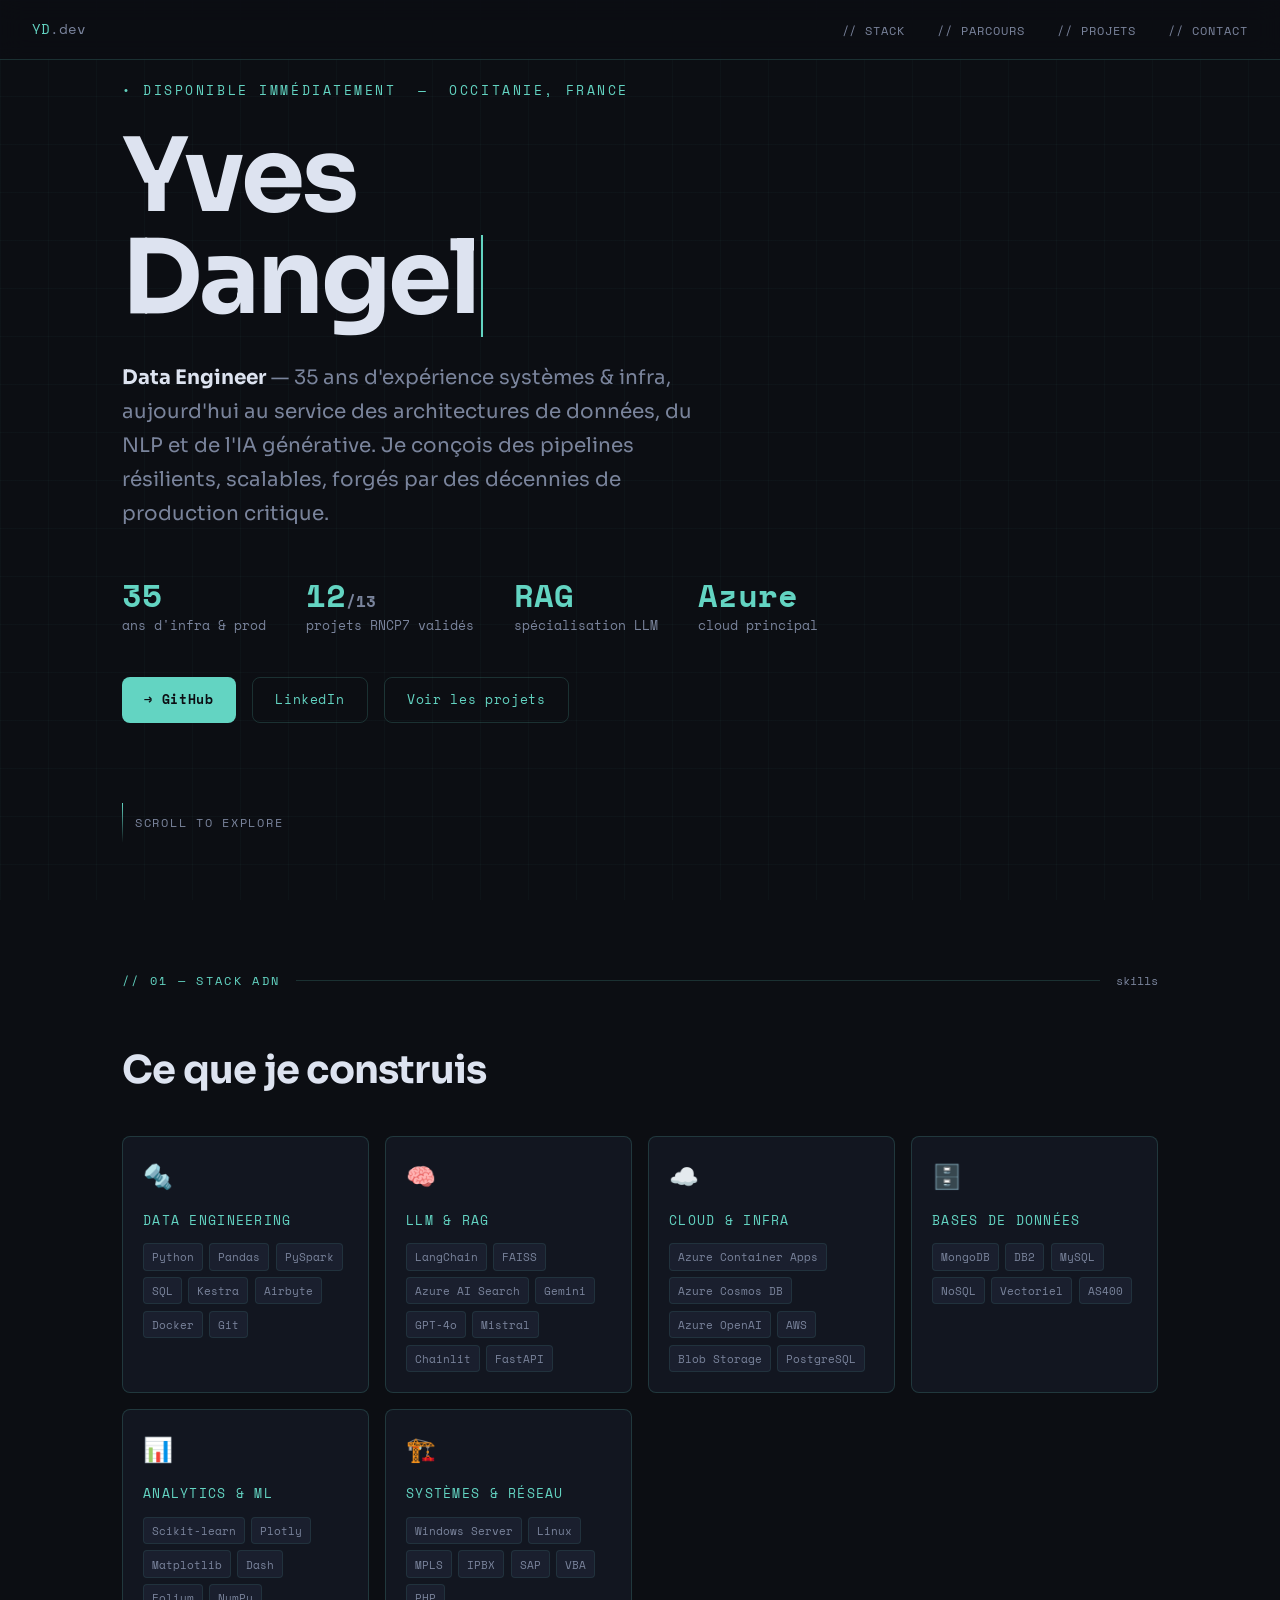
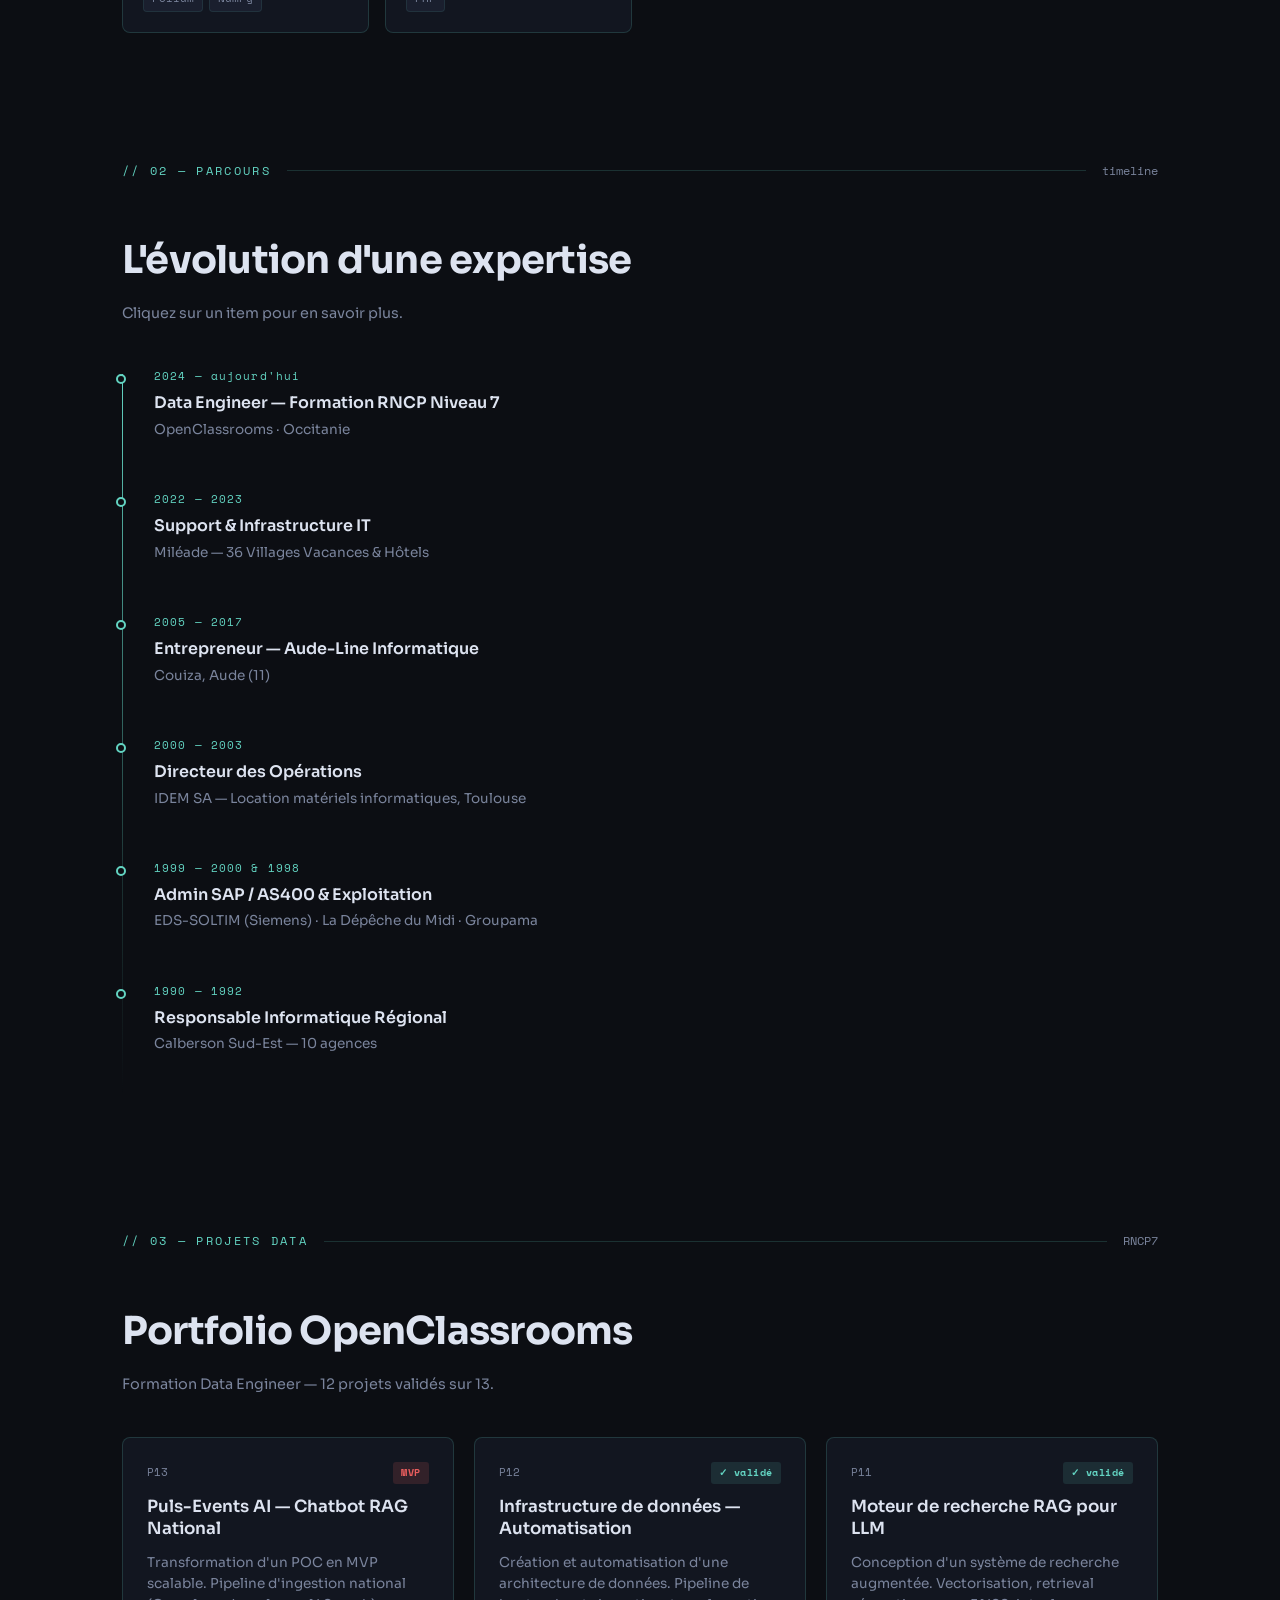
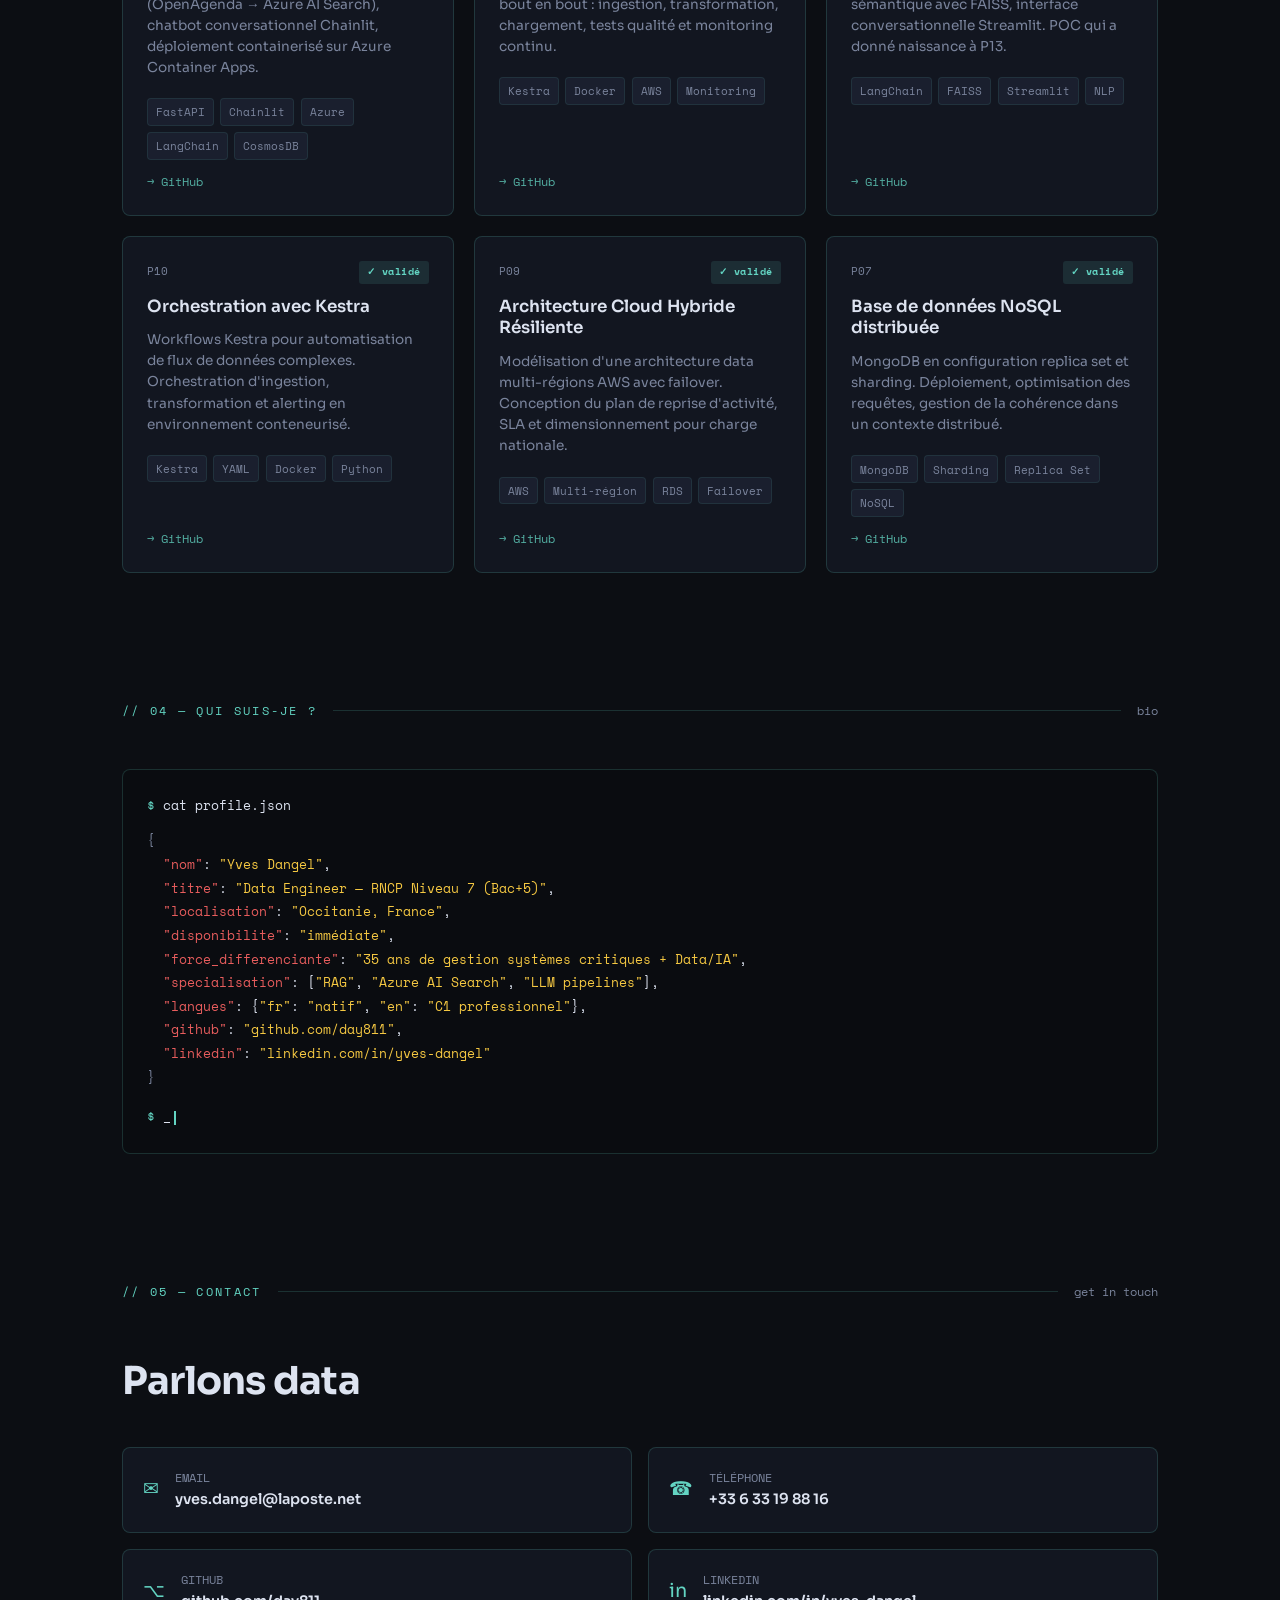
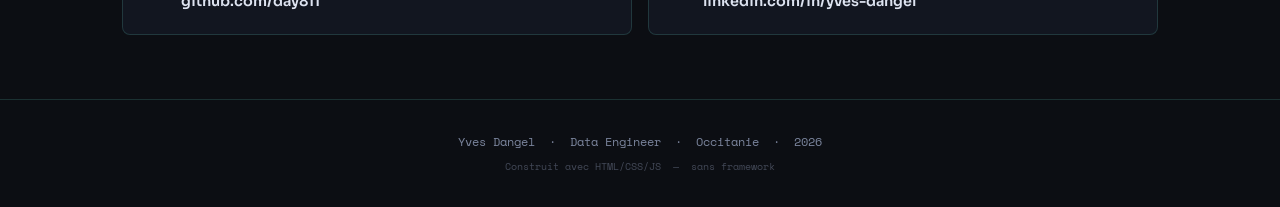
==== index.html @ 910da5ae "Add html files" ====
<!DOCTYPE html>
<html lang="fr">
<head>
<meta charset="UTF-8">
<meta name="viewport" content="width=device-width, initial-scale=1.0">
<title>Yves Dangel — Data Engineer</title>
<link rel="preconnect" href="https://fonts.googleapis.com">
<link rel="preconnect" href="https://fonts.gstatic.com" crossorigin>
<link href="https://fonts.googleapis.com/css2?family=Space+Mono:ital,wght@0,400;0,700;1,400&family=Sora:wght@300;400;600;700&display=swap" rel="stylesheet">

<style>
  /* ── Reset & Tokens ─────────────────────────────────── */
  *, *::before, *::after { box-sizing: border-box; margin: 0; padding: 0; }

  :root {
    --bg:        #0c0e13;
    --bg2:       #121620;
    --bg3:       #1a1f2e;
    --border:    rgba(99,212,194,0.18);
    --accent:    #63d4c2;
    --accent2:   #e85d5d;
    --accent3:   #f5c842;
    --text:      #dde3f0;
    --muted:     #7a849c;
    --mono:      'Space Mono', monospace;
    --sans:      'Sora', sans-serif;
    --radius:    8px;
    --gap:       clamp(2rem, 5vw, 5rem);
  }

  html { scroll-behavior: smooth; }

  body {
    background: var(--bg);
    color: var(--text);
    font-family: var(--sans);
    font-size: 16px;
    line-height: 1.7;
    overflow-x: hidden;
  }

  /* ── Grid background ────────────────────────────────── */
  body::before {
    content: '';
    position: fixed;
    inset: 0;
    background-image:
      linear-gradient(rgba(99,212,194,0.03) 1px, transparent 1px),
      linear-gradient(90deg, rgba(99,212,194,0.03) 1px, transparent 1px);
    background-size: 48px 48px;
    pointer-events: none;
    z-index: 0;
  }

  /* ── Nav ────────────────────────────────────────────── */
  nav {
    position: fixed;
    top: 0; left: 0; right: 0;
    z-index: 100;
    display: flex;
    align-items: center;
    justify-content: space-between;
    padding: 1rem 2rem;
    background: rgba(12,14,19,0.85);
    backdrop-filter: blur(12px);
    border-bottom: 1px solid var(--border);
  }

  .nav-logo {
    font-family: var(--mono);
    font-size: 0.85rem;
    color: var(--accent);
    text-decoration: none;
  }
  .nav-logo span { color: var(--muted); }

  .nav-links {
    display: flex;
    gap: 2rem;
    list-style: none;
  }
  .nav-links a {
    font-family: var(--mono);
    font-size: 0.75rem;
    color: var(--muted);
    text-decoration: none;
    letter-spacing: 0.08em;
    text-transform: uppercase;
    transition: color 0.2s;
  }
  .nav-links a:hover { color: var(--accent); }

  /* ── Sections wrapper ───────────────────────────────── */
  section {
    position: relative;
    z-index: 1;
    max-width: 1100px;
    margin: 0 auto;
    padding: var(--gap) 2rem;
  }

  /* ── Hero ───────────────────────────────────────────── */
  #hero {
    min-height: 100vh;
    display: flex;
    flex-direction: column;
    justify-content: center;
    padding-top: 80px;
  }

  .hero-eyebrow {
    font-family: var(--mono);
    font-size: 0.8rem;
    color: var(--accent);
    letter-spacing: 0.2em;
    text-transform: uppercase;
    margin-bottom: 1.5rem;
    opacity: 0;
    animation: fade-up 0.6s 0.2s ease both;
  }

  h1 {
    font-size: clamp(3rem, 8vw, 7rem);
    font-weight: 700;
    line-height: 1.0;
    letter-spacing: -0.03em;
    opacity: 0;
    animation: fade-up 0.7s 0.4s ease both;
  }

  h1 .name-main { color: var(--text); }
  h1 .name-accent { color: var(--accent); }

  .hero-tagline {
    margin-top: 1.5rem;
    font-size: clamp(1rem, 2vw, 1.25rem);
    color: var(--muted);
    max-width: 600px;
    opacity: 0;
    animation: fade-up 0.7s 0.6s ease both;
  }

  .hero-tagline strong { color: var(--text); }

  .hero-stats {
    margin-top: 3rem;
    display: flex;
    gap: 2.5rem;
    flex-wrap: wrap;
    opacity: 0;
    animation: fade-up 0.7s 0.8s ease both;
  }

  .stat {
    display: flex;
    flex-direction: column;
  }
  .stat-num {
    font-size: 2rem;
    font-weight: 700;
    color: var(--accent);
    font-family: var(--mono);
    line-height: 1;
  }
  .stat-label {
    font-size: 0.8rem;
    color: var(--muted);
    margin-top: 0.25rem;
    font-family: var(--mono);
  }

  .hero-links {
    margin-top: 2.5rem;
    display: flex;
    gap: 1rem;
    flex-wrap: wrap;
    opacity: 0;
    animation: fade-up 0.7s 1s ease both;
  }

  .btn {
    display: inline-flex;
    align-items: center;
    gap: 0.5rem;
    padding: 0.7rem 1.4rem;
    border-radius: var(--radius);
    font-family: var(--mono);
    font-size: 0.8rem;
    letter-spacing: 0.05em;
    text-decoration: none;
    transition: all 0.2s;
    cursor: pointer;
    border: none;
  }
  .btn-primary {
    background: var(--accent);
    color: #0c0e13;
    font-weight: 700;
  }
  .btn-primary:hover { background: #8ee8db; transform: translateY(-2px); }

  .btn-outline {
    background: transparent;
    color: var(--accent);
    border: 1px solid var(--border);
  }
  .btn-outline:hover { border-color: var(--accent); background: rgba(99,212,194,0.07); transform: translateY(-2px); }

  .hero-scroll {
    margin-top: 5rem;
    font-family: var(--mono);
    font-size: 0.72rem;
    color: var(--muted);
    letter-spacing: 0.15em;
    display: flex;
    align-items: center;
    gap: 0.75rem;
    opacity: 0;
    animation: fade-up 0.7s 1.2s ease both;
  }
  .hero-scroll::before {
    content: '';
    width: 1px;
    height: 40px;
    background: linear-gradient(var(--accent), transparent);
  }

  /* ── Section Headers ────────────────────────────────── */
  .section-header {
    display: flex;
    align-items: center;
    gap: 1rem;
    margin-bottom: 3rem;
  }
  .section-tag {
    font-family: var(--mono);
    font-size: 0.72rem;
    color: var(--accent);
    letter-spacing: 0.2em;
    text-transform: uppercase;
    white-space: nowrap;
  }
  .section-line {
    flex: 1;
    height: 1px;
    background: var(--border);
  }
  .section-num {
    font-family: var(--mono);
    font-size: 0.72rem;
    color: var(--muted);
  }

  h2 {
    font-size: clamp(1.6rem, 3vw, 2.5rem);
    font-weight: 700;
    letter-spacing: -0.02em;
    margin-bottom: 0.5rem;
  }

  h3 {
    font-size: 1rem;
    font-weight: 600;
  }

  /* ── ADN / Stack ────────────────────────────────────── */
  .stack-grid {
    display: grid;
    grid-template-columns: repeat(auto-fit, minmax(220px, 1fr));
    gap: 1rem;
  }

  .stack-card {
    background: var(--bg2);
    border: 1px solid var(--border);
    border-radius: var(--radius);
    padding: 1.25rem;
    transition: border-color 0.2s, transform 0.2s;
    cursor: default;
  }
  .stack-card:hover {
    border-color: var(--accent);
    transform: translateY(-3px);
  }

  .stack-icon {
    font-size: 1.5rem;
    margin-bottom: 0.75rem;
  }

  .stack-title {
    font-family: var(--mono);
    font-size: 0.8rem;
    color: var(--accent);
    letter-spacing: 0.1em;
    text-transform: uppercase;
    margin-bottom: 0.75rem;
  }

  .skill-tags {
    display: flex;
    flex-wrap: wrap;
    gap: 0.4rem;
  }

  .tag {
    font-family: var(--mono);
    font-size: 0.7rem;
    padding: 0.2rem 0.5rem;
    border-radius: 4px;
    background: var(--bg3);
    color: var(--muted);
    border: 1px solid rgba(99,212,194,0.1);
    transition: all 0.15s;
  }
  .tag:hover { color: var(--accent); border-color: var(--border); }

  /* ── Timeline ───────────────────────────────────────── */
  .timeline {
    position: relative;
    padding-left: 2rem;
  }
  .timeline::before {
    content: '';
    position: absolute;
    left: 0;
    top: 8px;
    bottom: 8px;
    width: 1px;
    background: linear-gradient(var(--accent), var(--border) 70%, transparent);
  }

  .tl-item {
    position: relative;
    padding-bottom: 2.5rem;
    cursor: pointer;
  }
  .tl-item::before {
    content: '';
    position: absolute;
    left: -2.35rem;
    top: 8px;
    width: 10px;
    height: 10px;
    border-radius: 50%;
    background: var(--bg);
    border: 2px solid var(--accent);
    transition: background 0.2s, transform 0.2s;
  }
  .tl-item:hover::before {
    background: var(--accent);
    transform: scale(1.4);
  }

  .tl-year {
    font-family: var(--mono);
    font-size: 0.7rem;
    color: var(--accent);
    letter-spacing: 0.1em;
    margin-bottom: 0.25rem;
  }

  .tl-title {
    font-size: 1rem;
    font-weight: 600;
    color: var(--text);
    margin-bottom: 0.1rem;
  }

  .tl-org {
    font-size: 0.85rem;
    color: var(--muted);
    margin-bottom: 0.5rem;
  }

  .tl-body {
    font-size: 0.9rem;
    color: var(--muted);
    max-height: 0;
    overflow: hidden;
    transition: max-height 0.4s ease, opacity 0.3s ease;
    opacity: 0;
  }

  .tl-item.open .tl-body {
    max-height: 300px;
    opacity: 1;
  }

  .tl-tags { display: flex; flex-wrap: wrap; gap: 0.35rem; margin-top: 0.5rem; }

  /* ── Projects Grid ──────────────────────────────────── */
  .projects-grid {
    display: grid;
    grid-template-columns: repeat(auto-fit, minmax(300px, 1fr));
    gap: 1.25rem;
  }

  .project-card {
    background: var(--bg2);
    border: 1px solid var(--border);
    border-radius: var(--radius);
    padding: 1.5rem;
    display: flex;
    flex-direction: column;
    gap: 0.75rem;
    transition: border-color 0.2s, transform 0.2s;
    text-decoration: none;
    color: inherit;
  }
  .project-card:hover {
    border-color: var(--accent);
    transform: translateY(-4px);
  }

  .project-header {
    display: flex;
    align-items: flex-start;
    justify-content: space-between;
    gap: 1rem;
  }

  .project-num {
    font-family: var(--mono);
    font-size: 0.7rem;
    color: var(--muted);
  }

  .project-badge {
    font-family: var(--mono);
    font-size: 0.65rem;
    padding: 0.15rem 0.5rem;
    border-radius: 3px;
    font-weight: 700;
    letter-spacing: 0.05em;
  }
  .badge-done   { background: rgba(99,212,194,0.12); color: var(--accent); }
  .badge-wip    { background: rgba(245,200,66,0.12); color: var(--accent3); }
  .badge-mvp    { background: rgba(232,93,93,0.15); color: var(--accent2); }

  .project-title {
    font-size: 1.05rem;
    font-weight: 600;
    line-height: 1.3;
    color: var(--text);
  }

  .project-desc {
    font-size: 0.85rem;
    color: var(--muted);
    line-height: 1.55;
  }

  .project-footer {
    margin-top: auto;
    display: flex;
    align-items: center;
    justify-content: space-between;
  }

  .project-link {
    font-family: var(--mono);
    font-size: 0.72rem;
    color: var(--accent);
    text-decoration: none;
    display: flex;
    align-items: center;
    gap: 0.3rem;
    opacity: 0.8;
    transition: opacity 0.15s;
  }
  .project-link:hover { opacity: 1; }

  /* ── Terminal block ─────────────────────────────────── */
  .terminal {
    background: #0a0c10;
    border: 1px solid var(--border);
    border-radius: var(--radius);
    padding: 1.5rem;
    font-family: var(--mono);
    font-size: 0.82rem;
    line-height: 1.8;
    overflow-x: auto;
  }

  .t-prompt { color: var(--accent); }
  .t-cmd    { color: var(--text); }
  .t-out    { color: var(--muted); }
  .t-str    { color: var(--accent3); }
  .t-key    { color: var(--accent2); }

  /* ── Contact ────────────────────────────────────────── */
  .contact-grid {
    display: grid;
    grid-template-columns: 1fr 1fr;
    gap: 1rem;
  }

  @media (max-width: 600px) {
    .contact-grid { grid-template-columns: 1fr; }
    .nav-links { display: none; }
    .hero-stats { gap: 1.5rem; }
  }

  .contact-item {
    background: var(--bg2);
    border: 1px solid var(--border);
    border-radius: var(--radius);
    padding: 1.25rem;
    display: flex;
    align-items: center;
    gap: 1rem;
    text-decoration: none;
    color: inherit;
    transition: border-color 0.2s, transform 0.2s;
  }
  .contact-item:hover { border-color: var(--accent); transform: translateY(-2px); }
  .contact-icon { font-size: 1.2rem; color: var(--accent); }
  .contact-label { font-size: 0.72rem; color: var(--muted); font-family: var(--mono); }
  .contact-value { font-size: 0.9rem; font-weight: 600; color: var(--text); }

  /* ── Footer ─────────────────────────────────────────── */
  footer {
    position: relative;
    z-index: 1;
    text-align: center;
    padding: 2rem;
    font-family: var(--mono);
    font-size: 0.72rem;
    color: var(--muted);
    border-top: 1px solid var(--border);
  }

  /* ── Animations ─────────────────────────────────────── */
  @keyframes fade-up {
    from { opacity: 0; transform: translateY(20px); }
    to   { opacity: 1; transform: translateY(0); }
  }

  /* ── Scroll reveal ──────────────────────────────────── */
  .reveal {
    opacity: 0;
    transform: translateY(24px);
    transition: opacity 0.6s ease, transform 0.6s ease;
  }
  .reveal.visible {
    opacity: 1;
    transform: translateY(0);
  }

  /* ── Cursor blink ───────────────────────────────────── */
  .blink {
    display: inline-block;
    width: 2px;
    height: 1em;
    background: var(--accent);
    vertical-align: middle;
    margin-left: 3px;
    animation: blink-anim 1s step-end infinite;
  }
  @keyframes blink-anim { 0%, 100% { opacity: 1; } 50% { opacity: 0; } }
</style>
</head>
<body>

<!-- NAV -->
<nav>
  <a href="#hero" class="nav-logo">YD<span>.dev</span></a>
  <ul class="nav-links">
    <li><a href="#adn">// stack</a></li>
    <li><a href="#parcours">// parcours</a></li>
    <li><a href="#projets">// projets</a></li>
    <li><a href="#contact">// contact</a></li>
  </ul>
</nav>

<!-- HERO -->
<section id="hero">
  <p class="hero-eyebrow">&#x2022; disponible immédiatement &nbsp;—&nbsp; Occitanie, France</p>
  <h1>
    <span class="name-main">Yves<br>Dangel</span><span class="blink"></span>
  </h1>
  <p class="hero-tagline">
    <strong>Data Engineer</strong> — 35 ans d'expérience systèmes & infra, aujourd'hui au service des architectures de données, du NLP et de l'IA générative. Je conçois des pipelines résilients, scalables, forgés par des décennies de production critique.
  </p>
  <div class="hero-stats">
    <div class="stat">
      <span class="stat-num">35</span>
      <span class="stat-label">ans d'infra &amp; prod</span>
    </div>
    <div class="stat">
      <span class="stat-num">12<span style="font-size:1rem;color:var(--muted)">/13</span></span>
      <span class="stat-label">projets RNCP7 validés</span>
    </div>
    <div class="stat">
      <span class="stat-num">RAG</span>
      <span class="stat-label">spécialisation LLM</span>
    </div>
    <div class="stat">
      <span class="stat-num">Azure</span>
      <span class="stat-label">cloud principal</span>
    </div>
  </div>
  <div class="hero-links">
    <a class="btn btn-primary" href="https://github.com/day811" target="_blank">→ GitHub</a>
    <a class="btn btn-outline" href="https://linkedin.com/in/yves-dangel" target="_blank">LinkedIn</a>
    <a class="btn btn-outline" href="#projets">Voir les projets</a>
  </div>
  <div class="hero-scroll">SCROLL TO EXPLORE</div>
</section>


<!-- ADN / STACK -->
<section id="adn">
  <div class="section-header reveal">
    <span class="section-tag">// 01 — stack ADN</span>
    <div class="section-line"></div>
    <span class="section-num">skills</span>
  </div>
  <h2 class="reveal" style="margin-bottom:2rem;">Ce que je construis</h2>

  <div class="stack-grid">

    <div class="stack-card reveal">
      <div class="stack-icon">🔩</div>
      <div class="stack-title">Data Engineering</div>
      <div class="skill-tags">
        <span class="tag">Python</span><span class="tag">Pandas</span><span class="tag">PySpark</span>
        <span class="tag">SQL</span><span class="tag">Kestra</span><span class="tag">Airbyte</span>
        <span class="tag">Docker</span><span class="tag">Git</span>
      </div>
    </div>

    <div class="stack-card reveal">
      <div class="stack-icon">🧠</div>
      <div class="stack-title">LLM &amp; RAG</div>
      <div class="skill-tags">
        <span class="tag">LangChain</span><span class="tag">FAISS</span><span class="tag">Azure AI Search</span>
        <span class="tag">Gemini</span><span class="tag">GPT-4o</span><span class="tag">Mistral</span>
        <span class="tag">Chainlit</span><span class="tag">FastAPI</span>
      </div>
    </div>

    <div class="stack-card reveal">
      <div class="stack-icon">☁️</div>
      <div class="stack-title">Cloud &amp; Infra</div>
      <div class="skill-tags">
        <span class="tag">Azure Container Apps</span><span class="tag">Azure Cosmos DB</span>
        <span class="tag">Azure OpenAI</span><span class="tag">AWS</span>
        <span class="tag">Blob Storage</span><span class="tag">PostgreSQL</span>
      </div>
    </div>

    <div class="stack-card reveal">
      <div class="stack-icon">🗄️</div>
      <div class="stack-title">Bases de données</div>
      <div class="skill-tags">
        <span class="tag">MongoDB</span><span class="tag">DB2</span><span class="tag">MySQL</span>
        <span class="tag">NoSQL</span><span class="tag">Vectoriel</span><span class="tag">AS400</span>
      </div>
    </div>

    <div class="stack-card reveal">
      <div class="stack-icon">📊</div>
      <div class="stack-title">Analytics &amp; ML</div>
      <div class="skill-tags">
        <span class="tag">Scikit-learn</span><span class="tag">Plotly</span>
        <span class="tag">Matplotlib</span><span class="tag">Dash</span>
        <span class="tag">Folium</span><span class="tag">NumPy</span>
      </div>
    </div>

    <div class="stack-card reveal">
      <div class="stack-icon">🏗️</div>
      <div class="stack-title">Systèmes &amp; Réseau</div>
      <div class="skill-tags">
        <span class="tag">Windows Server</span><span class="tag">Linux</span>
        <span class="tag">MPLS</span><span class="tag">IPBX</span>
        <span class="tag">SAP</span><span class="tag">VBA</span><span class="tag">PHP</span>
      </div>
    </div>

  </div>
</section>


<!-- PARCOURS -->
<section id="parcours">
  <div class="section-header reveal">
    <span class="section-tag">// 02 — parcours</span>
    <div class="section-line"></div>
    <span class="section-num">timeline</span>
  </div>
  <h2 class="reveal" style="margin-bottom:0.5rem;">L'évolution d'une expertise</h2>
  <p class="reveal" style="color:var(--muted);margin-bottom:2.5rem;font-size:0.9rem;">Cliquez sur un item pour en savoir plus.</p>

  <div class="timeline">

    <div class="tl-item reveal" onclick="toggle(this)">
      <div class="tl-year">2024 — aujourd'hui</div>
      <div class="tl-title">Data Engineer — Formation RNCP Niveau 7</div>
      <div class="tl-org">OpenClassrooms · Occitanie</div>
      <div class="tl-body">
        12/13 projets validés (fin prévue : 8 juin 2026). Spécialisation en architectures RAG, pipelines de données cloud, NLP et déploiement Azure. Projet phare P13 : transformation d'un POC en MVP chatbot événementiel scalable à l'échelle nationale.
        <div class="tl-tags">
          <span class="tag">Python</span><span class="tag">Azure</span><span class="tag">LangChain</span><span class="tag">Docker</span><span class="tag">RAG</span>
        </div>
      </div>
    </div>

    <div class="tl-item reveal" onclick="toggle(this)">
      <div class="tl-year">2022 — 2023</div>
      <div class="tl-title">Support &amp; Infrastructure IT</div>
      <div class="tl-org">Miléade — 36 Villages Vacances &amp; Hôtels</div>
      <div class="tl-body">
        Supervision d'infrastructures multi-sites. Gestion des incidents critiques et coordination prestataires. Support 300 utilisateurs sur 36 sites (applicatifs PMS, CRM, BRS). Gestion réseau MPLS et téléphonie IPBX/Centrex.
        <div class="tl-tags">
          <span class="tag">Windows Server</span><span class="tag">MPLS</span><span class="tag">IPBX</span><span class="tag">O365</span>
        </div>
      </div>
    </div>

    <div class="tl-item reveal" onclick="toggle(this)">
      <div class="tl-year">2005 — 2017</div>
      <div class="tl-title">Entrepreneur — Aude-Line Informatique</div>
      <div class="tl-org">Couiza, Aude (11)</div>
      <div class="tl-body">
        Services IT aux entreprises et particuliers en Haute Vallée de l'Aude. Centralisation de données hétérogènes vers BdD structurée. Automatisation documentaire (PDF multilingues, données réglementaires). Solutions VBA MS Office, applications web PHP/Nooku, intégration audio Python.
        <div class="tl-tags">
          <span class="tag">PHP</span><span class="tag">VBA</span><span class="tag">Python</span><span class="tag">MySQL</span><span class="tag">Joomla</span>
        </div>
      </div>
    </div>

    <div class="tl-item reveal" onclick="toggle(this)">
      <div class="tl-year">2000 — 2003</div>
      <div class="tl-title">Directeur des Opérations</div>
      <div class="tl-org">IDEM SA — Location matériels informatiques, Toulouse</div>
      <div class="tl-body">
        Management de 25 personnes (services technique, logistique, stock). 25 000 rotations/an. Création d'un SAV interne affilié HP et Fujitsu-Siemens. Mise en place tableaux de bord et indicateurs qualité ISO 9001.
        <div class="tl-tags">
          <span class="tag">Management</span><span class="tag">ISO 9001</span><span class="tag">Windows 2000</span><span class="tag">Reporting</span>
        </div>
      </div>
    </div>

    <div class="tl-item reveal" onclick="toggle(this)">
      <div class="tl-year">1999 — 2000 &amp; 1998</div>
      <div class="tl-title">Admin SAP / AS400 &amp; Exploitation</div>
      <div class="tl-org">EDS-SOLTIM (Siemens) · La Dépêche du Midi · Groupama</div>
      <div class="tl-body">
        Administration serveurs SAP et AS400/GCOS7. Exploitation systèmes VM et Netware. Développement RPG. Infogérance pour Siemens-Automotive.
        <div class="tl-tags">
          <span class="tag">SAP</span><span class="tag">AS400</span><span class="tag">DB2</span><span class="tag">RPG</span>
        </div>
      </div>
    </div>

    <div class="tl-item reveal" onclick="toggle(this)">
      <div class="tl-year">1990 — 1992</div>
      <div class="tl-title">Responsable Informatique Régional</div>
      <div class="tl-org">Calberson Sud-Est — 10 agences</div>
      <div class="tl-body">
        Maintenance système et réseaux AS400 + 100 passifs. Exploitation DB2. Développement sous l'AGL Adélia. Pilotage mise en place automate d'exploitation SOPRA.
        <div class="tl-tags">
          <span class="tag">AS400</span><span class="tag">DB2</span><span class="tag">Adélia</span><span class="tag">Réseaux</span>
        </div>
      </div>
    </div>

  </div>
</section>


<!-- PROJETS -->
<section id="projets">
  <div class="section-header reveal">
    <span class="section-tag">// 03 — projets data</span>
    <div class="section-line"></div>
    <span class="section-num">RNCP7</span>
  </div>
  <h2 class="reveal" style="margin-bottom:0.5rem;">Portfolio OpenClassrooms</h2>
  <p class="reveal" style="color:var(--muted);margin-bottom:2.5rem;font-size:0.9rem;">Formation Data Engineer — 12 projets validés sur 13.</p>

  <div class="projects-grid">

    <div class="project-card reveal" onclick="window.open('puls-events.html','_blank')">
      <div class="project-header">
        <span class="project-num">P13</span>
        <span class="project-badge badge-mvp">MVP</span>
      </div>
      <div class="project-title">Puls-Events AI — Chatbot RAG National</div>
      <div class="project-desc">Transformation d'un POC en MVP scalable. Pipeline d'ingestion national (OpenAgenda → Azure AI Search), chatbot conversationnel Chainlit, déploiement containerisé sur Azure Container Apps.</div>
      <div class="skill-tags" style="margin-top:0.5rem;">
        <span class="tag">FastAPI</span><span class="tag">Chainlit</span><span class="tag">Azure</span><span class="tag">LangChain</span><span class="tag">CosmosDB</span>
      </div>
      <div class="project-footer">
        <a class="project-link" href="https://github.com/day811" target="_blank">→ GitHub</a>
      </div>
    </div>

    <div class="project-card reveal" onclick="window.open('https://github.com/day811/OCDE-P12','_blank')">
      <div class="project-header">
        <span class="project-num">P12</span>
        <span class="project-badge badge-done">✓ validé</span>
      </div>
      <div class="project-title">Infrastructure de données — Automatisation</div>
      <div class="project-desc">Création et automatisation d'une architecture de données. Pipeline de bout en bout : ingestion, transformation, chargement, tests qualité et monitoring continu.</div>
      <div class="skill-tags" style="margin-top:0.5rem;">
        <span class="tag">Kestra</span><span class="tag">Docker</span><span class="tag">AWS</span><span class="tag">Monitoring</span>
      </div>
      <div class="project-footer">
        <a class="project-link" href="https://github.com/day811" target="_blank">→ GitHub</a>
      </div>
    </div>

    <div class="project-card reveal" onclick="window.open('https://github.com/day811/OCDE-P11','_blank')">
      <div class="project-header">
        <span class="project-num">P11</span>
        <span class="project-badge badge-done">✓ validé</span>
      </div>
      <div class="project-title">Moteur de recherche RAG pour LLM</div>
      <div class="project-desc">Conception d'un système de recherche augmentée. Vectorisation, retrieval sémantique avec FAISS, interface conversationnelle Streamlit. POC qui a donné naissance à P13.</div>
      <div class="skill-tags" style="margin-top:0.5rem;">
        <span class="tag">LangChain</span><span class="tag">FAISS</span><span class="tag">Streamlit</span><span class="tag">NLP</span>
      </div>
      <div class="project-footer">
        <a class="project-link" href="https://github.com/day811" target="_blank">→ GitHub</a>
      </div>
    </div>

    <div class="project-card reveal" onclick="window.open('https://github.com/day811/OCDE-P10','_blank')">
      <div class="project-header">
        <span class="project-num">P10</span>
        <span class="project-badge badge-done">✓ validé</span>
      </div>
      <div class="project-title">Orchestration avec Kestra</div>
      <div class="project-desc">Workflows Kestra pour automatisation de flux de données complexes. Orchestration d'ingestion, transformation et alerting en environnement conteneurisé.</div>
      <div class="skill-tags" style="margin-top:0.5rem;">
        <span class="tag">Kestra</span><span class="tag">YAML</span><span class="tag">Docker</span><span class="tag">Python</span>
      </div>
      <div class="project-footer">
        <a class="project-link" href="https://github.com/day811" target="_blank">→ GitHub</a>
      </div>
    </div>

    <div class="project-card reveal" onclick="window.open('https://github.com/day811/OCDE-P9','_blank')">
      <div class="project-header">
        <span class="project-num">P09</span>
        <span class="project-badge badge-done">✓ validé</span>
      </div>
      <div class="project-title">Architecture Cloud Hybride Résiliente</div>
      <div class="project-desc">Modélisation d'une architecture data multi-régions AWS avec failover. Conception du plan de reprise d'activité, SLA et dimensionnement pour charge nationale.</div>
      <div class="skill-tags" style="margin-top:0.5rem;">
        <span class="tag">AWS</span><span class="tag">Multi-région</span><span class="tag">RDS</span><span class="tag">Failover</span>
      </div>
      <div class="project-footer">
        <a class="project-link" href="https://github.com/day811" target="_blank">→ GitHub</a>
      </div>
    </div>

    <div class="project-card reveal" onclick="window.open('https://github.com/day811/OCDE-P7','_blank')">
      <div class="project-header">
        <span class="project-num">P07</span>
        <span class="project-badge badge-done">✓ validé</span>
      </div>
      <div class="project-title">Base de données NoSQL distribuée</div>
      <div class="project-desc">MongoDB en configuration replica set et sharding. Déploiement, optimisation des requêtes, gestion de la cohérence dans un contexte distribué.</div>
      <div class="skill-tags" style="margin-top:0.5rem;">
        <span class="tag">MongoDB</span><span class="tag">Sharding</span><span class="tag">Replica Set</span><span class="tag">NoSQL</span>
      </div>
      <div class="project-footer">
        <a class="project-link" href="https://github.com/day811" target="_blank">→ GitHub</a>
      </div>
    </div>

  </div>
</section>


<!-- TERMINAL BIO -->
<section id="bio">
  <div class="section-header reveal">
    <span class="section-tag">// 04 — qui suis-je ?</span>
    <div class="section-line"></div>
    <span class="section-num">bio</span>
  </div>

  <div class="terminal reveal">
    <div><span class="t-prompt">$ </span><span class="t-cmd">cat profile.json</span></div>
    <div style="margin-top:0.75rem;">
      <span class="t-out">{</span><br>
      &nbsp;&nbsp;<span class="t-key">"nom"</span>: <span class="t-str">"Yves Dangel"</span>,<br>
      &nbsp;&nbsp;<span class="t-key">"titre"</span>: <span class="t-str">"Data Engineer — RNCP Niveau 7 (Bac+5)"</span>,<br>
      &nbsp;&nbsp;<span class="t-key">"localisation"</span>: <span class="t-str">"Occitanie, France"</span>,<br>
      &nbsp;&nbsp;<span class="t-key">"disponibilite"</span>: <span class="t-str">"immédiate"</span>,<br>
      &nbsp;&nbsp;<span class="t-key">"force_differenciante"</span>: <span class="t-str">"35 ans de gestion systèmes critiques + Data/IA"</span>,<br>
      &nbsp;&nbsp;<span class="t-key">"specialisation"</span>: [<span class="t-str">"RAG"</span>, <span class="t-str">"Azure AI Search"</span>, <span class="t-str">"LLM pipelines"</span>],<br>
      &nbsp;&nbsp;<span class="t-key">"langues"</span>: {<span class="t-str">"fr"</span>: <span class="t-str">"natif"</span>, <span class="t-str">"en"</span>: <span class="t-str">"C1 professionnel"</span>},<br>
      &nbsp;&nbsp;<span class="t-key">"github"</span>: <span class="t-str">"github.com/day811"</span>,<br>
      &nbsp;&nbsp;<span class="t-key">"linkedin"</span>: <span class="t-str">"linkedin.com/in/yves-dangel"</span><br>
      <span class="t-out">}</span>
    </div>
    <div style="margin-top:1rem;"><span class="t-prompt">$ </span><span class="t-cmd">_</span><span class="blink"></span></div>
  </div>
</section>


<!-- CONTACT -->
<section id="contact">
  <div class="section-header reveal">
    <span class="section-tag">// 05 — contact</span>
    <div class="section-line"></div>
    <span class="section-num">get in touch</span>
  </div>
  <h2 class="reveal" style="margin-bottom:2rem;">Parlons data</h2>

  <div class="contact-grid reveal">
    <a class="contact-item" href="mailto:yves.dangel@laposte.net">
      <span class="contact-icon">✉</span>
      <div>
        <div class="contact-label">EMAIL</div>
        <div class="contact-value">yves.dangel@laposte.net</div>
      </div>
    </a>
    <a class="contact-item" href="tel:+33633198816">
      <span class="contact-icon">☎</span>
      <div>
        <div class="contact-label">TÉLÉPHONE</div>
        <div class="contact-value">+33 6 33 19 88 16</div>
      </div>
    </a>
    <a class="contact-item" href="https://github.com/day811" target="_blank">
      <span class="contact-icon">⌥</span>
      <div>
        <div class="contact-label">GITHUB</div>
        <div class="contact-value">github.com/day811</div>
      </div>
    </a>
    <a class="contact-item" href="https://linkedin.com/in/yves-dangel" target="_blank">
      <span class="contact-icon">in</span>
      <div>
        <div class="contact-label">LINKEDIN</div>
        <div class="contact-value">linkedin.com/in/yves-dangel</div>
      </div>
    </a>
  </div>
</section>

<footer>
  <p>Yves Dangel &nbsp;·&nbsp; Data Engineer &nbsp;·&nbsp; Occitanie &nbsp;·&nbsp; 2026</p>
  <p style="margin-top:0.4rem;font-size:0.65rem;opacity:0.5;">Construit avec HTML/CSS/JS &nbsp;—&nbsp; sans framework</p>
</footer>

<script>
  /* Scroll reveal */
  const observer = new IntersectionObserver((entries) => {
    entries.forEach(e => {
      if (e.isIntersecting) { e.target.classList.add('visible'); }
    });
  }, { threshold: 0.1 });
  document.querySelectorAll('.reveal').forEach(el => observer.observe(el));

  /* Timeline toggle */
  function toggle(el) {
    const wasOpen = el.classList.contains('open');
    document.querySelectorAll('.tl-item.open').forEach(i => i.classList.remove('open'));
    if (!wasOpen) el.classList.add('open');
  }

  /* Stagger reveal cards */
  document.querySelectorAll('.projects-grid .project-card').forEach((card, i) => {
    card.style.transitionDelay = (i * 0.08) + 's';
  });
  document.querySelectorAll('.stack-grid .stack-card').forEach((card, i) => {
    card.style.transitionDelay = (i * 0.06) + 's';
  });
</script>

</body>
</html>
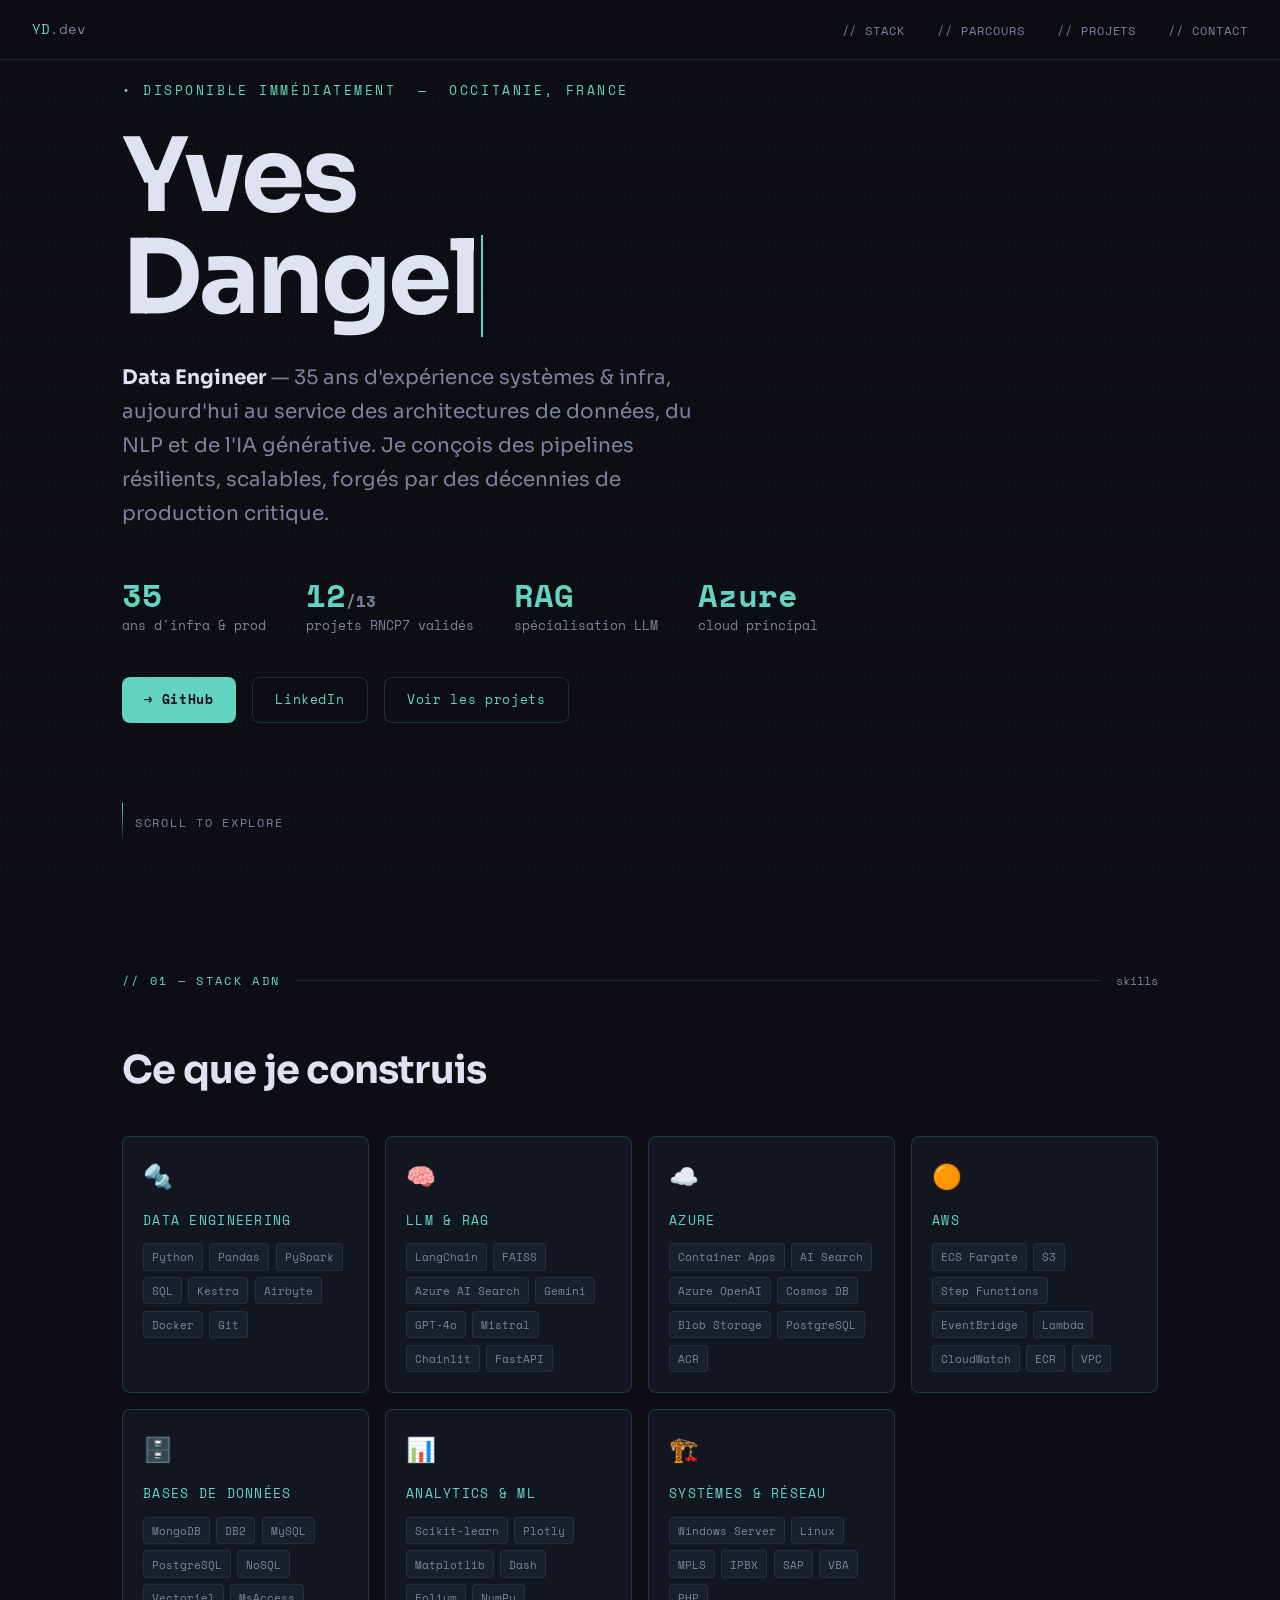
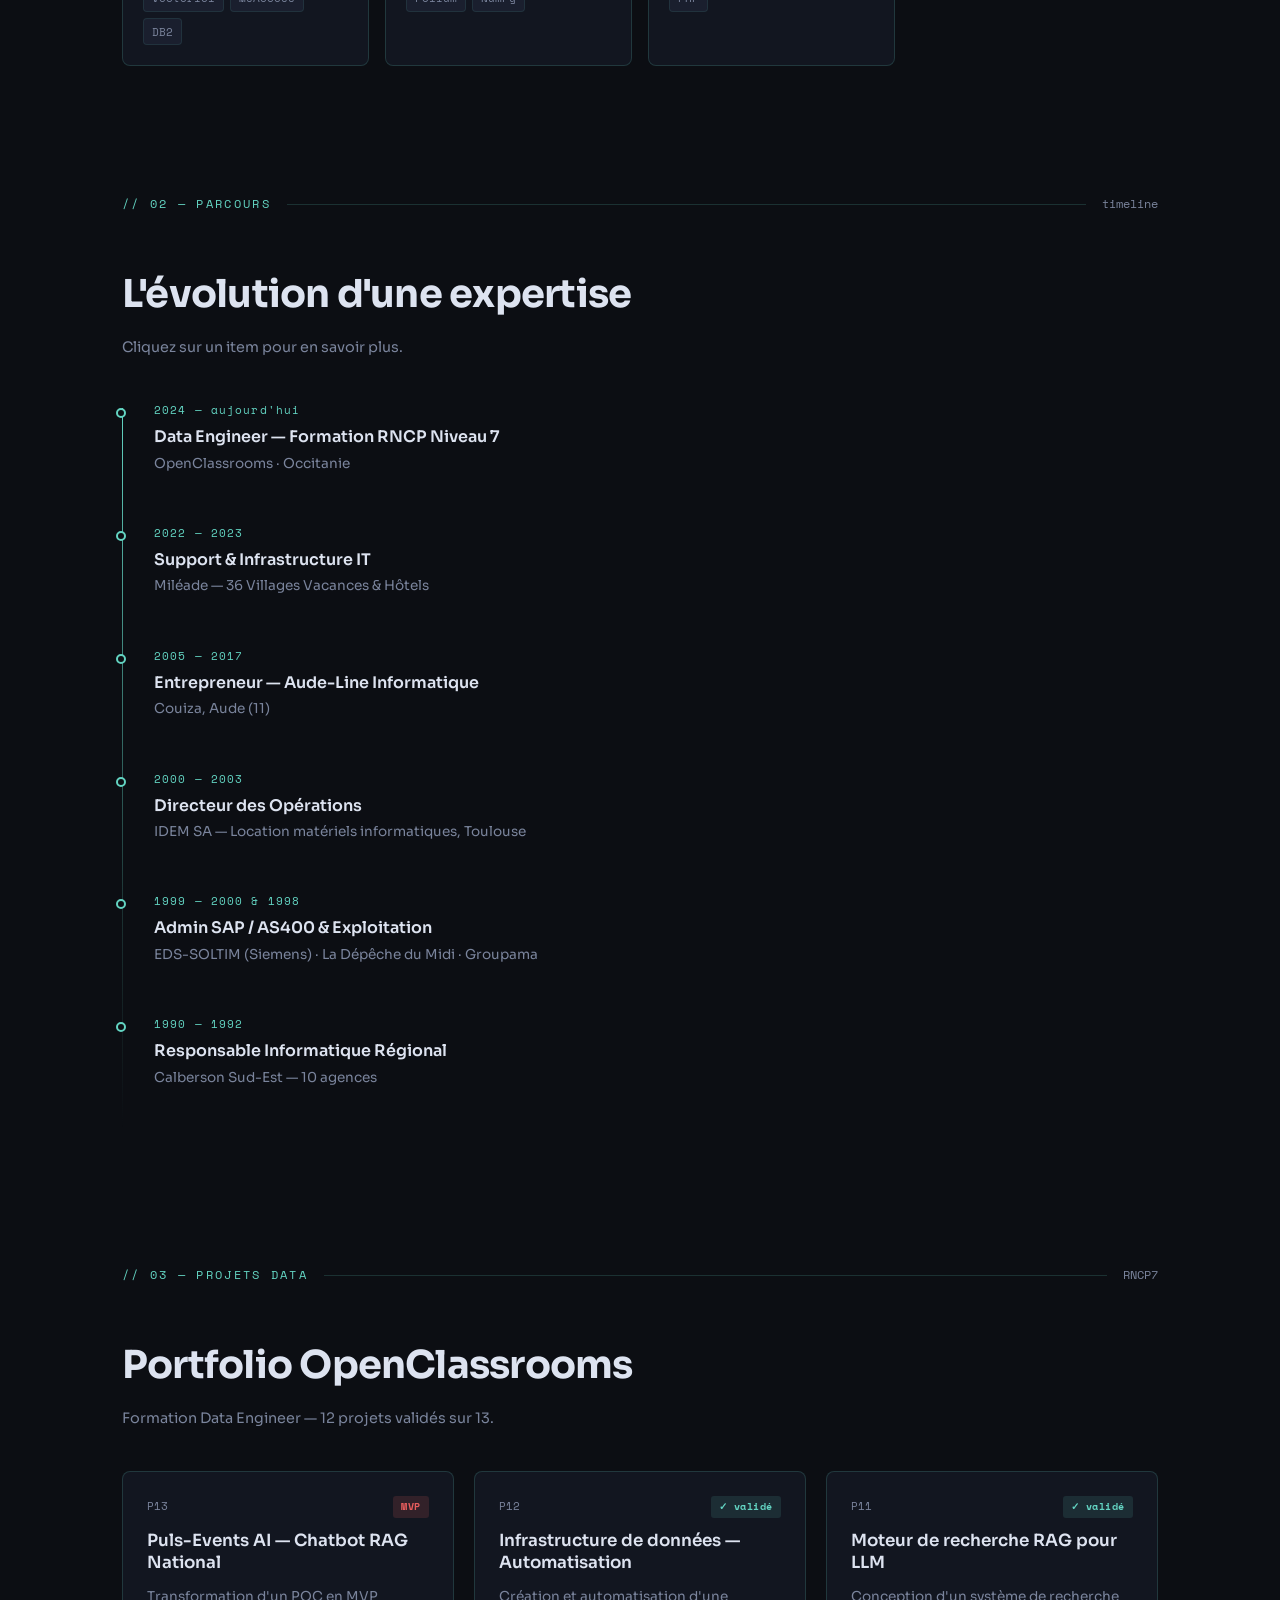
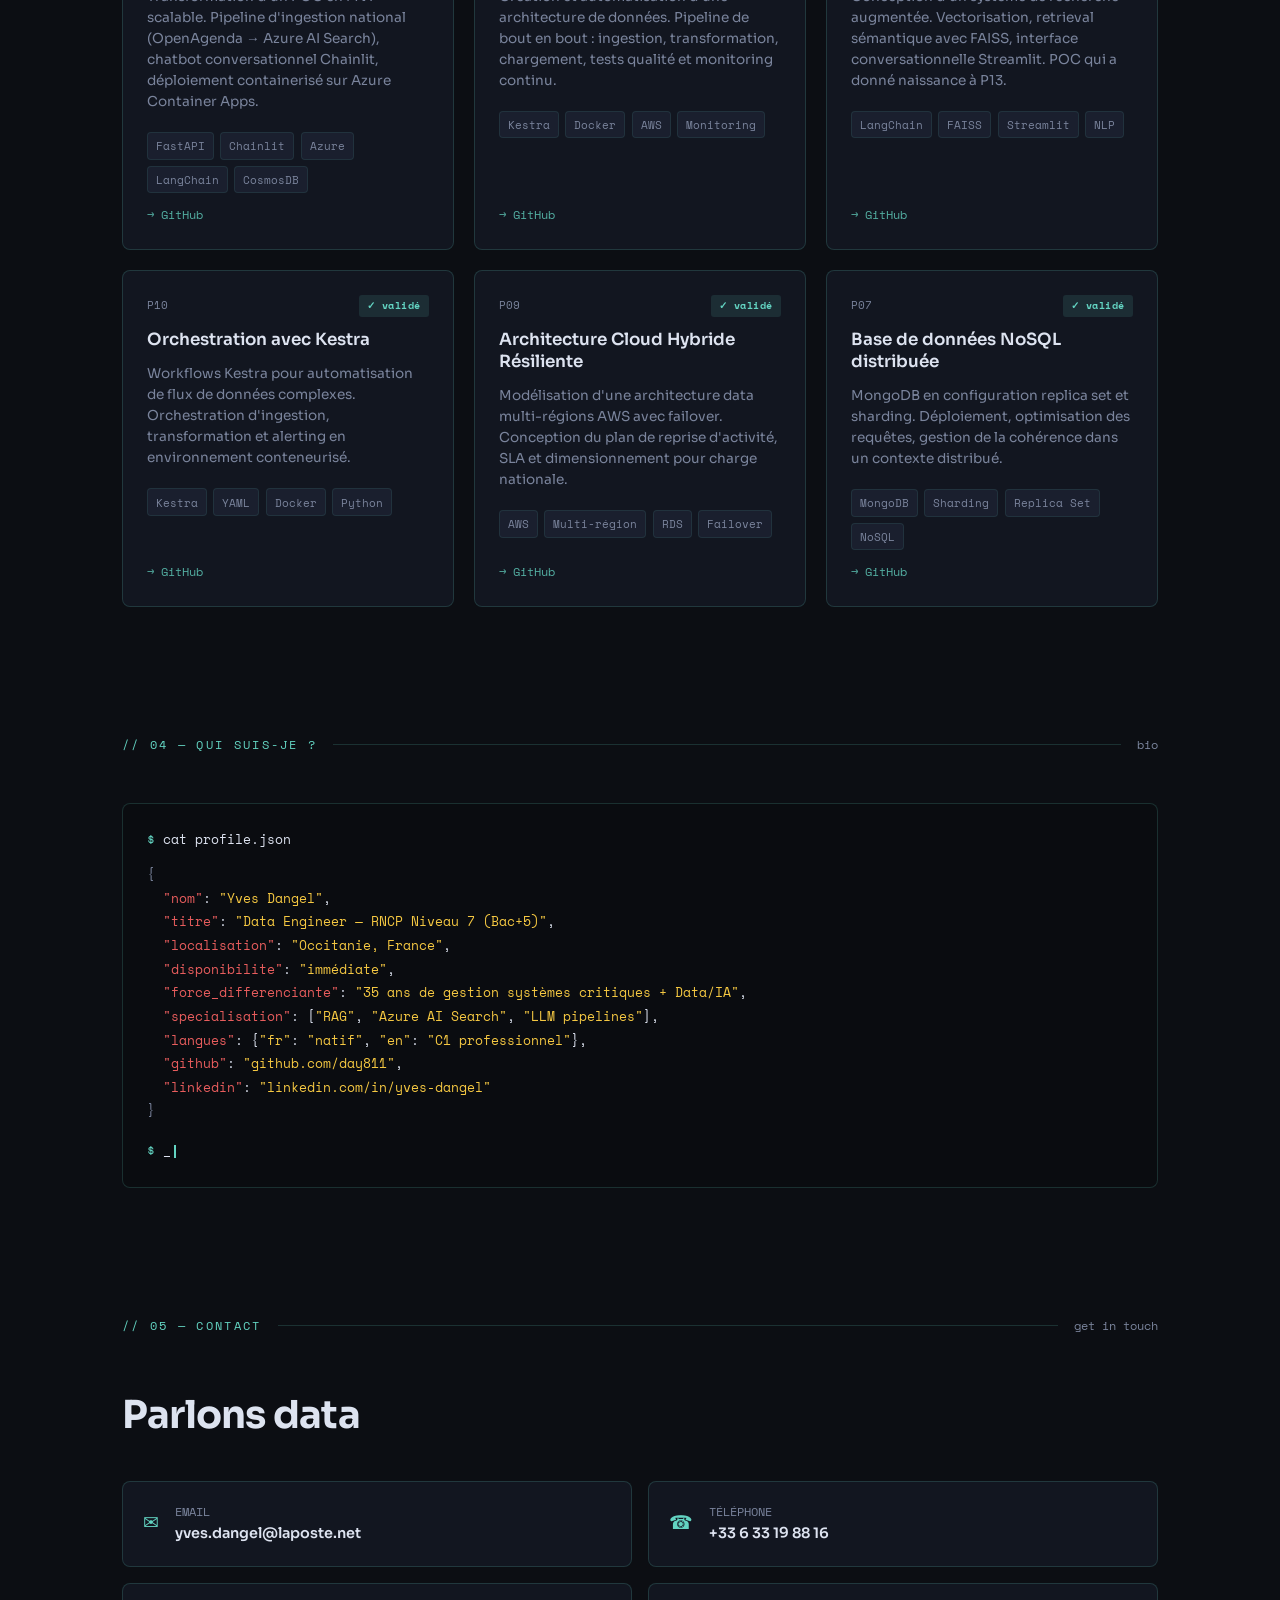
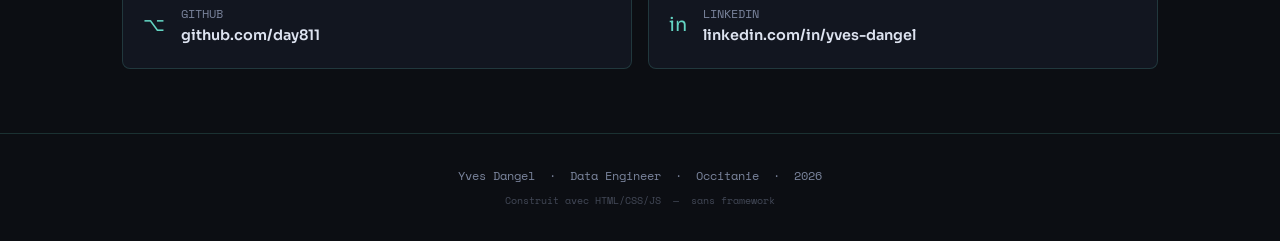
==== commit 07717fe5: "update" ====
--- a/index.html
+++ b/index.html
@@ -643,11 +643,23 @@
 
     <div class="stack-card reveal">
       <div class="stack-icon">☁️</div>
-      <div class="stack-title">Cloud &amp; Infra</div>
+      <div class="stack-title">Azure</div>
       <div class="skill-tags">
-        <span class="tag">Azure Container Apps</span><span class="tag">Azure Cosmos DB</span>
-        <span class="tag">Azure OpenAI</span><span class="tag">AWS</span>
+        <span class="tag">Container Apps</span><span class="tag">AI Search</span>
+        <span class="tag">Azure OpenAI</span><span class="tag">Cosmos DB</span>
         <span class="tag">Blob Storage</span><span class="tag">PostgreSQL</span>
+        <span class="tag">ACR</span>
+      </div>
+    </div>
+ 
+    <div class="stack-card reveal">
+      <div class="stack-icon">🟠</div>
+      <div class="stack-title">AWS</div>
+      <div class="skill-tags">
+        <span class="tag">ECS Fargate</span><span class="tag">S3</span>
+        <span class="tag">Step Functions</span><span class="tag">EventBridge</span>
+        <span class="tag">Lambda</span><span class="tag">CloudWatch</span>
+        <span class="tag">ECR</span><span class="tag">VPC</span>
       </div>
     </div>
 
@@ -656,7 +668,8 @@
       <div class="stack-title">Bases de données</div>
       <div class="skill-tags">
         <span class="tag">MongoDB</span><span class="tag">DB2</span><span class="tag">MySQL</span>
-        <span class="tag">NoSQL</span><span class="tag">Vectoriel</span><span class="tag">AS400</span>
+        <span class="tag">PostgreSQL</span><span class="tag">NoSQL</span><span class="tag">Vectoriel</span>
+        <span class="tag">MsAccess</span><span class="tag">DB2</span>
       </div>
     </div>
 
@@ -795,7 +808,7 @@
         <span class="tag">FastAPI</span><span class="tag">Chainlit</span><span class="tag">Azure</span><span class="tag">LangChain</span><span class="tag">CosmosDB</span>
       </div>
       <div class="project-footer">
-        <a class="project-link" href="https://github.com/day811" target="_blank">→ GitHub</a>
+        <a class="project-link" href="puls-events.html" target="_blank">→ GitHub</a>
       </div>
     </div>
 
@@ -810,7 +823,7 @@
         <span class="tag">Kestra</span><span class="tag">Docker</span><span class="tag">AWS</span><span class="tag">Monitoring</span>
       </div>
       <div class="project-footer">
-        <a class="project-link" href="https://github.com/day811" target="_blank">→ GitHub</a>
+        <a class="project-link" href="https://github.com/day811/OCDE-P12" target="_blank">→ GitHub</a>
       </div>
     </div>
 
@@ -825,7 +838,7 @@
         <span class="tag">LangChain</span><span class="tag">FAISS</span><span class="tag">Streamlit</span><span class="tag">NLP</span>
       </div>
       <div class="project-footer">
-        <a class="project-link" href="https://github.com/day811" target="_blank">→ GitHub</a>
+        <a class="project-link" href="https://github.com/day811/OCDE-P11" target="_blank">→ GitHub</a>
       </div>
     </div>
 
@@ -840,7 +853,7 @@
         <span class="tag">Kestra</span><span class="tag">YAML</span><span class="tag">Docker</span><span class="tag">Python</span>
       </div>
       <div class="project-footer">
-        <a class="project-link" href="https://github.com/day811" target="_blank">→ GitHub</a>
+        <a class="project-link" href="https://github.com/day811/OCDE-P10" target="_blank">→ GitHub</a>
       </div>
     </div>
 
@@ -855,7 +868,7 @@
         <span class="tag">AWS</span><span class="tag">Multi-région</span><span class="tag">RDS</span><span class="tag">Failover</span>
       </div>
       <div class="project-footer">
-        <a class="project-link" href="https://github.com/day811" target="_blank">→ GitHub</a>
+        <a class="project-link" href="https://github.com/day811/OCDE-P9" target="_blank">→ GitHub</a>
       </div>
     </div>
 
@@ -870,7 +883,7 @@
         <span class="tag">MongoDB</span><span class="tag">Sharding</span><span class="tag">Replica Set</span><span class="tag">NoSQL</span>
       </div>
       <div class="project-footer">
-        <a class="project-link" href="https://github.com/day811" target="_blank">→ GitHub</a>
+        <a class="project-link" href="https://github.com/day811/OCDE-P7" target="_blank">→ GitHub</a>
       </div>
     </div>
 
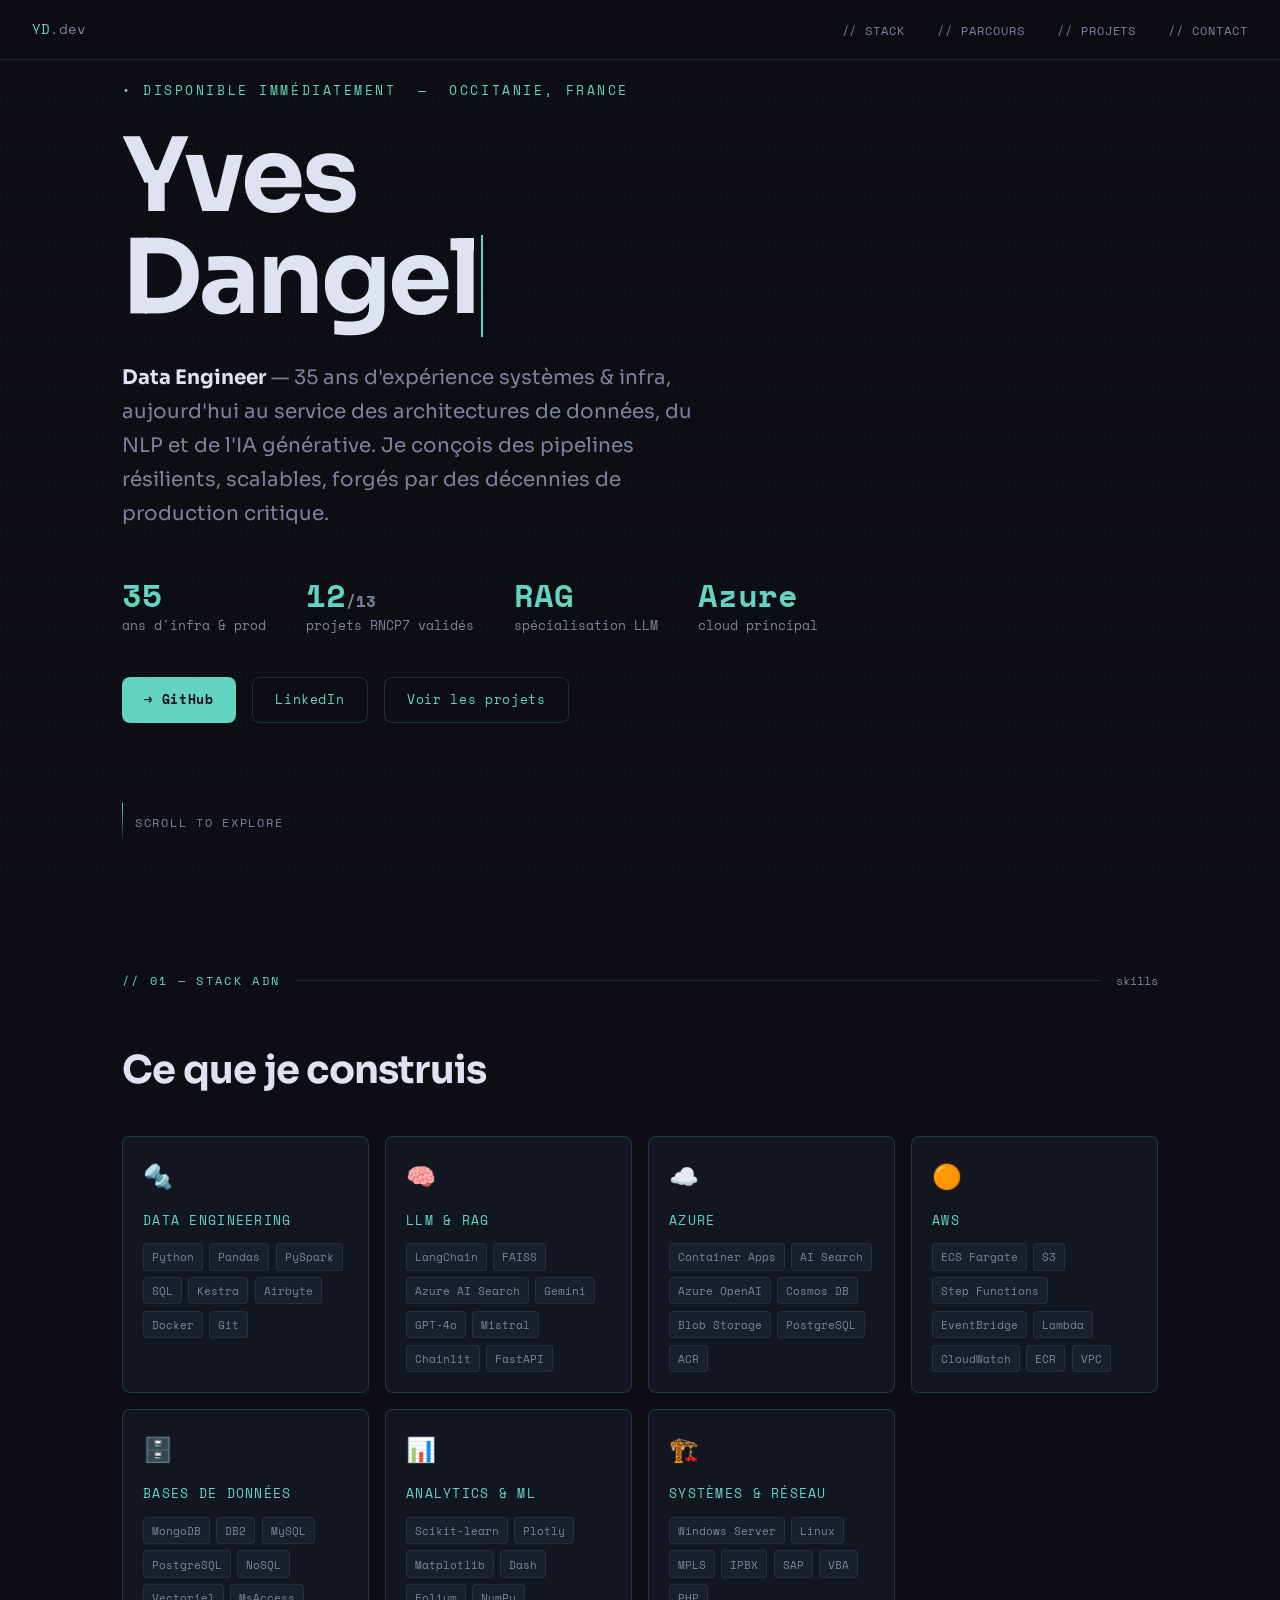
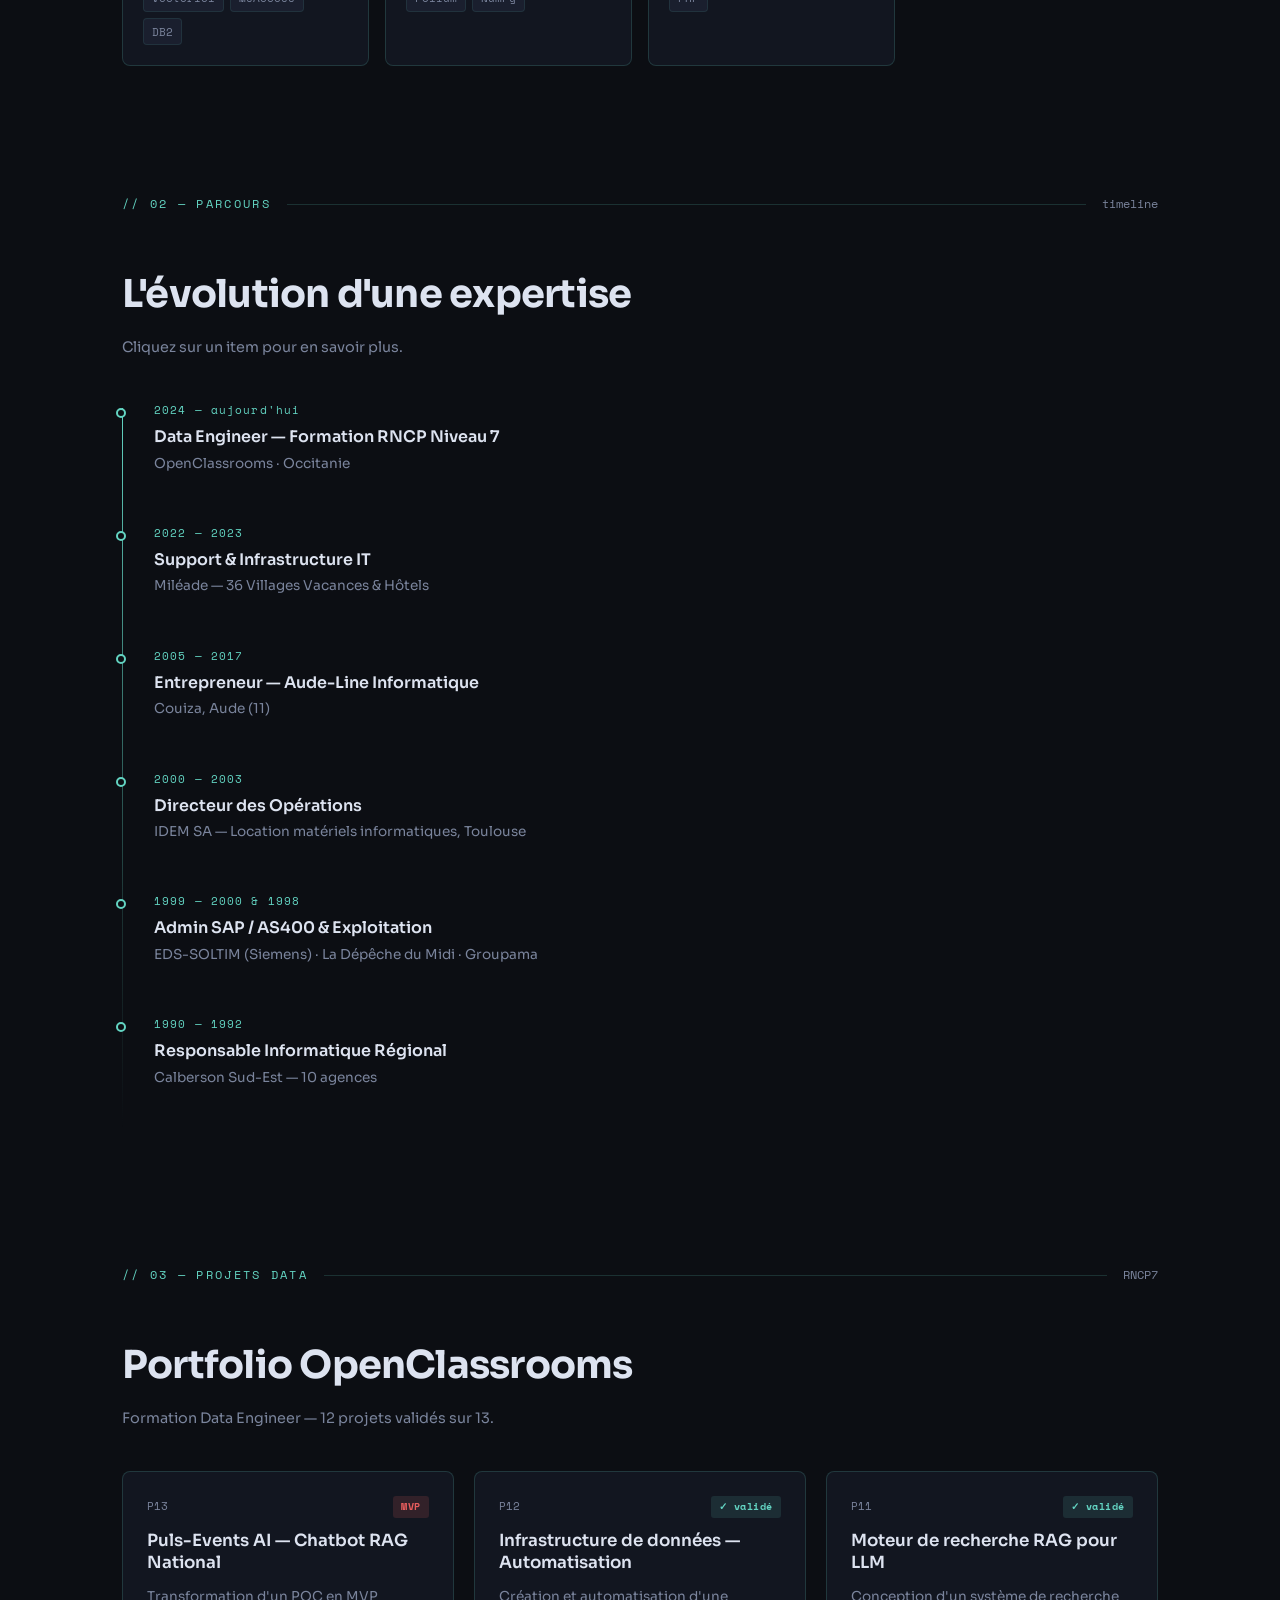
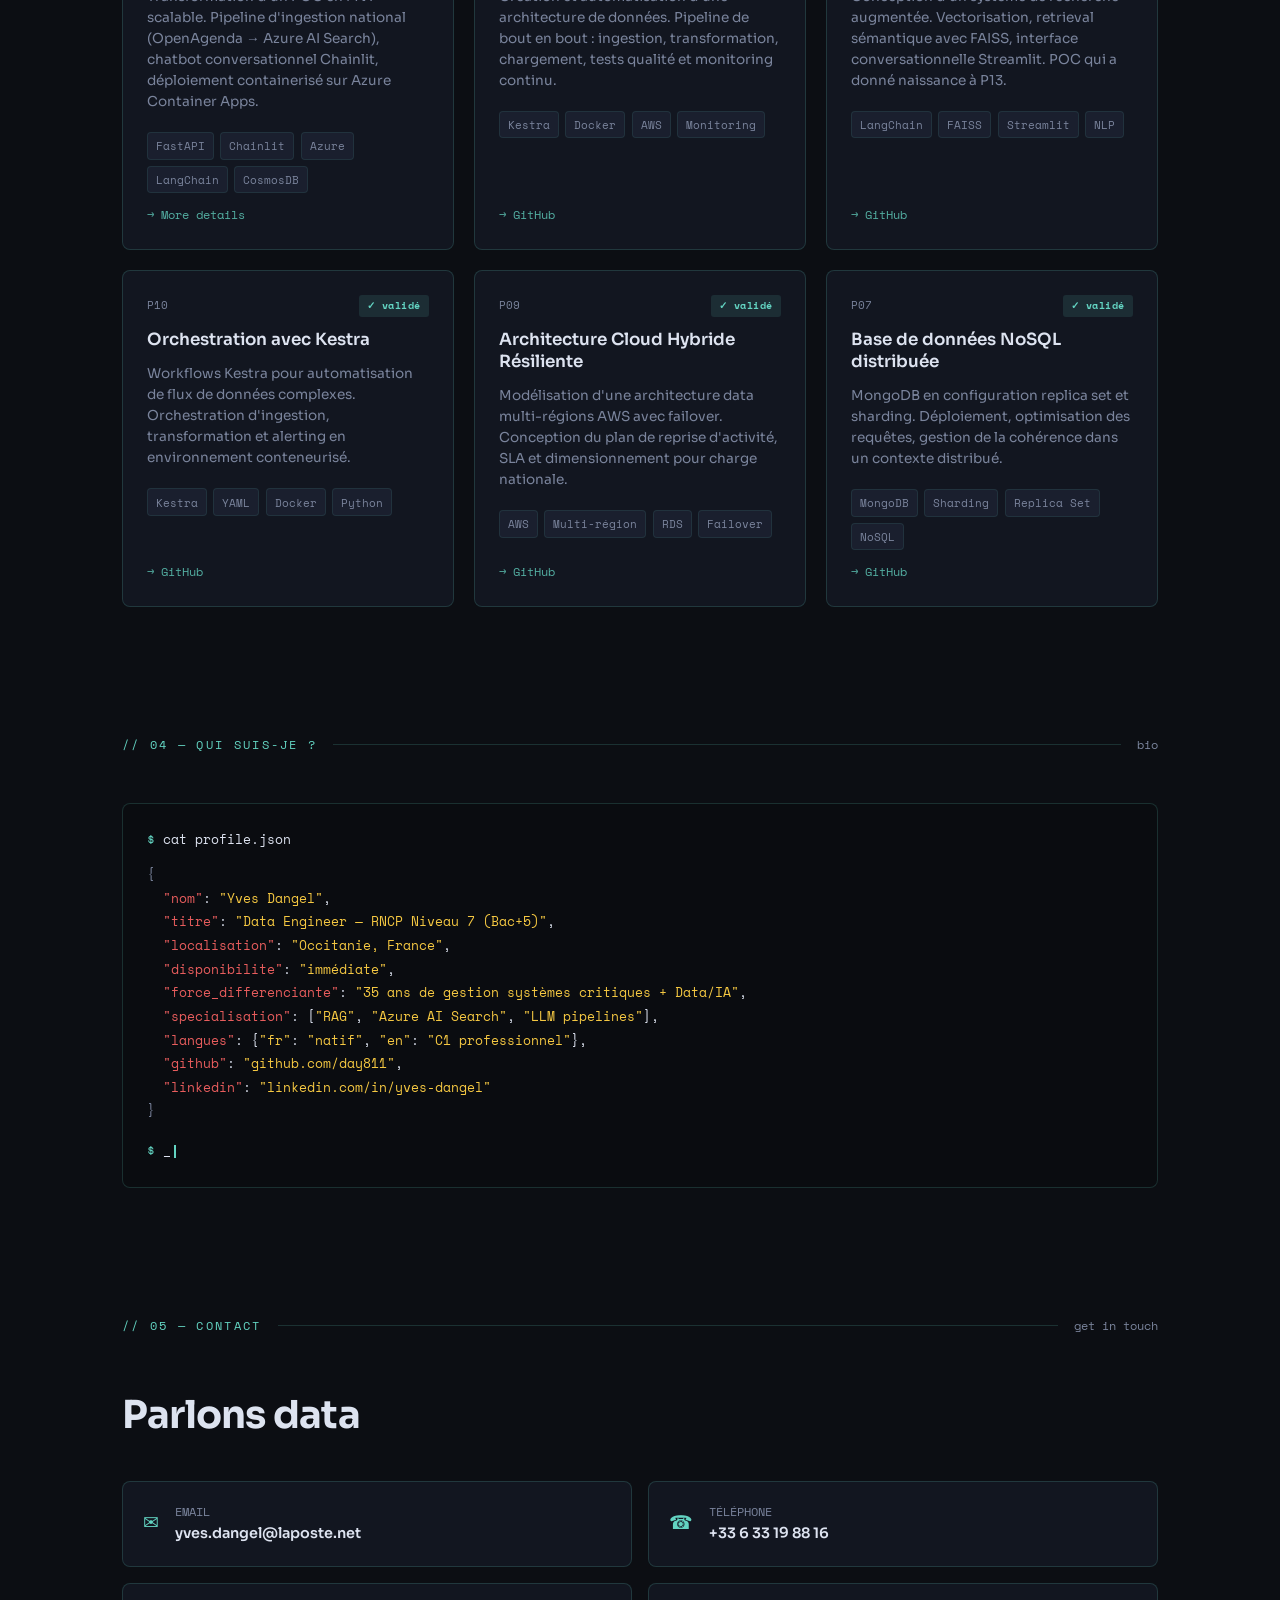
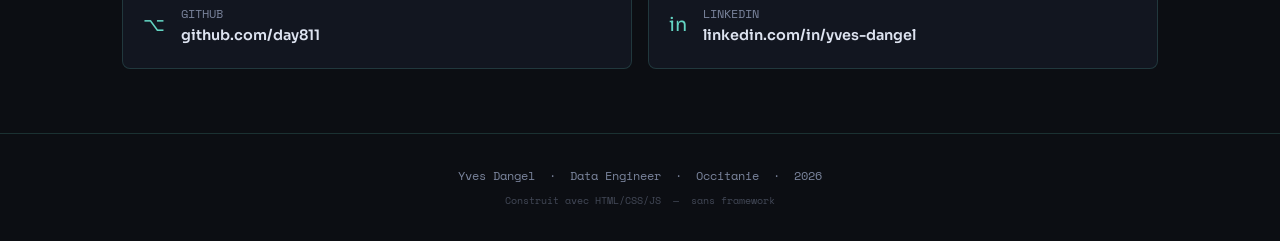
==== commit 31ae036b: "open P13 in same windows" ====
--- a/index.html
+++ b/index.html
@@ -797,7 +797,7 @@
 
   <div class="projects-grid">
 
-    <div class="project-card reveal" onclick="window.open('puls-events.html','_blank')">
+    <div class="project-card reveal" onclick="window.open('puls-events.html')">
       <div class="project-header">
         <span class="project-num">P13</span>
         <span class="project-badge badge-mvp">MVP</span>
@@ -808,11 +808,11 @@
         <span class="tag">FastAPI</span><span class="tag">Chainlit</span><span class="tag">Azure</span><span class="tag">LangChain</span><span class="tag">CosmosDB</span>
       </div>
       <div class="project-footer">
-        <a class="project-link" href="puls-events.html" target="_blank">→ GitHub</a>
-      </div>
-    </div>
-
-    <div class="project-card reveal" onclick="window.open('https://github.com/day811/OCDE-P12','_blank')">
+        <a class="project-link" href="puls-events.html">→ More details</a>
+      </div>
+    </div>
+
+    <div class="project-card reveal" onclick="window.open('https://github.com/day811/OCDE-P12')">
       <div class="project-header">
         <span class="project-num">P12</span>
         <span class="project-badge badge-done">✓ validé</span>
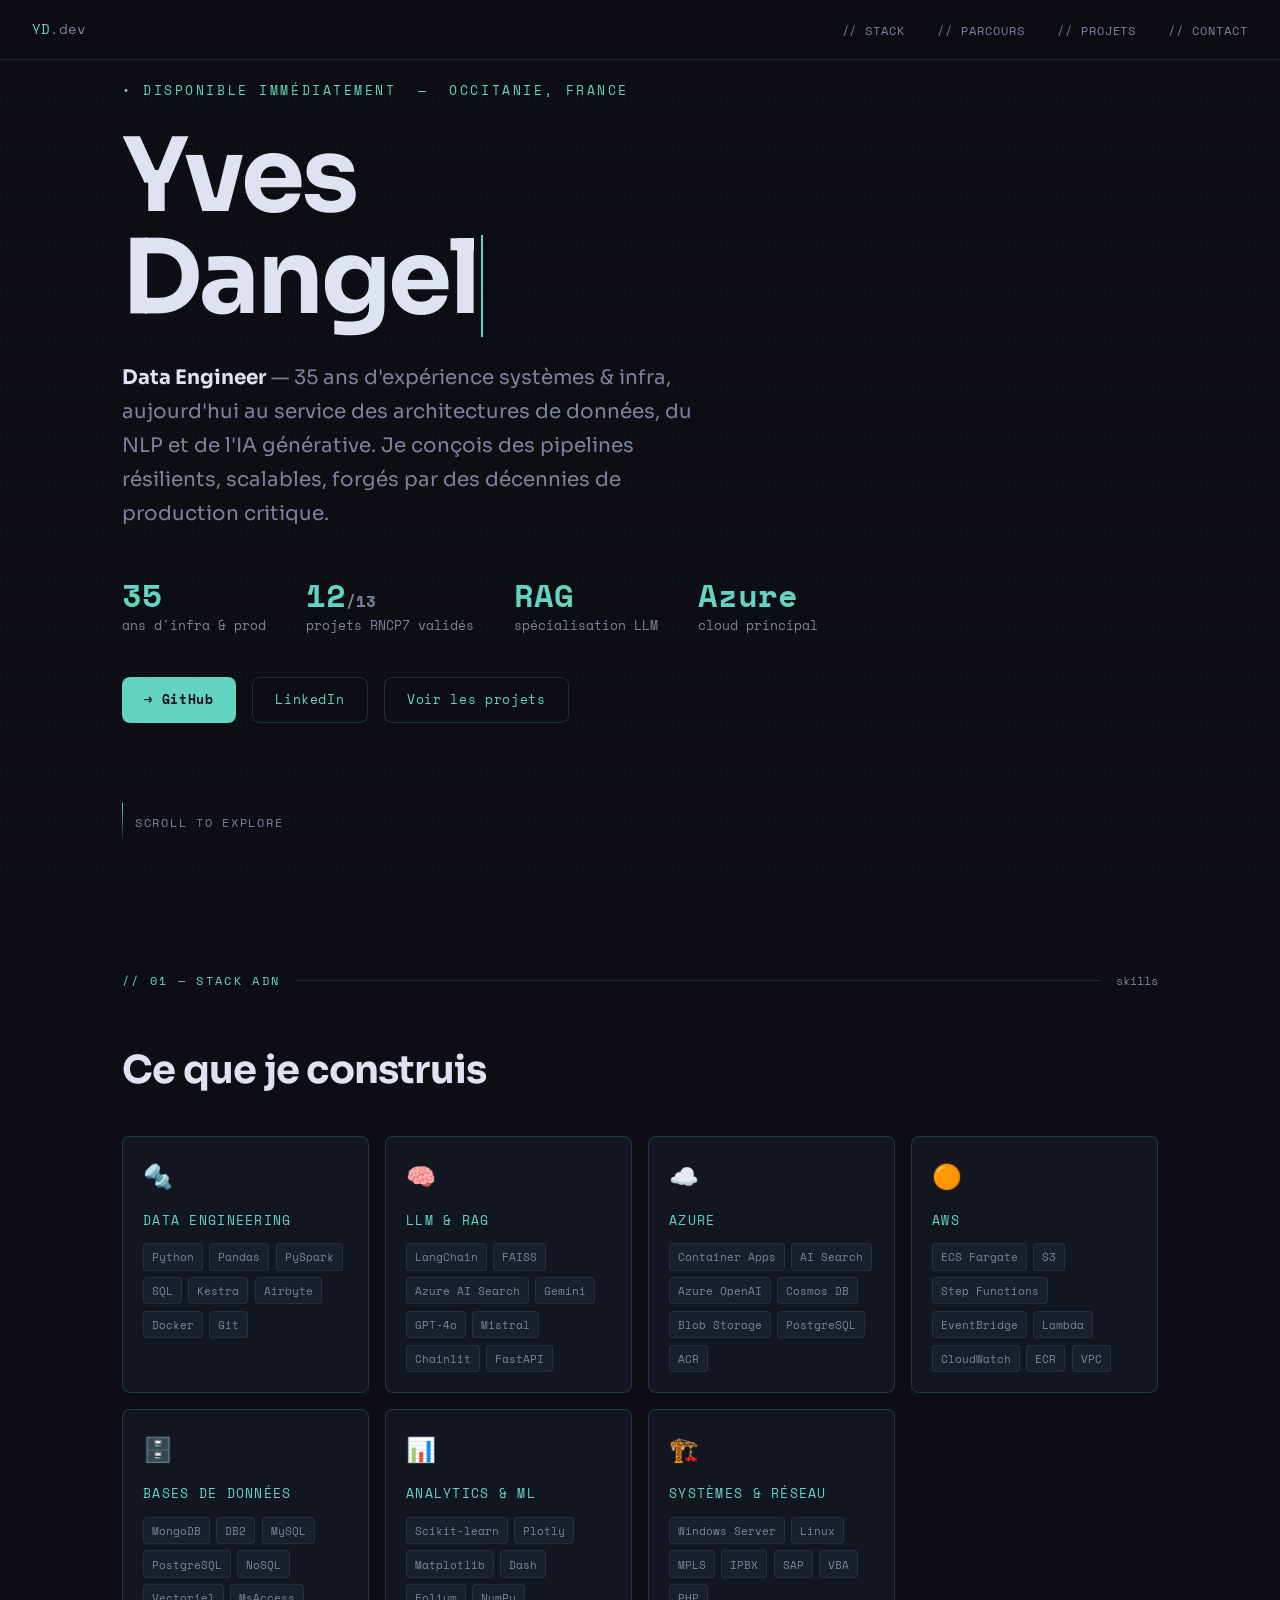
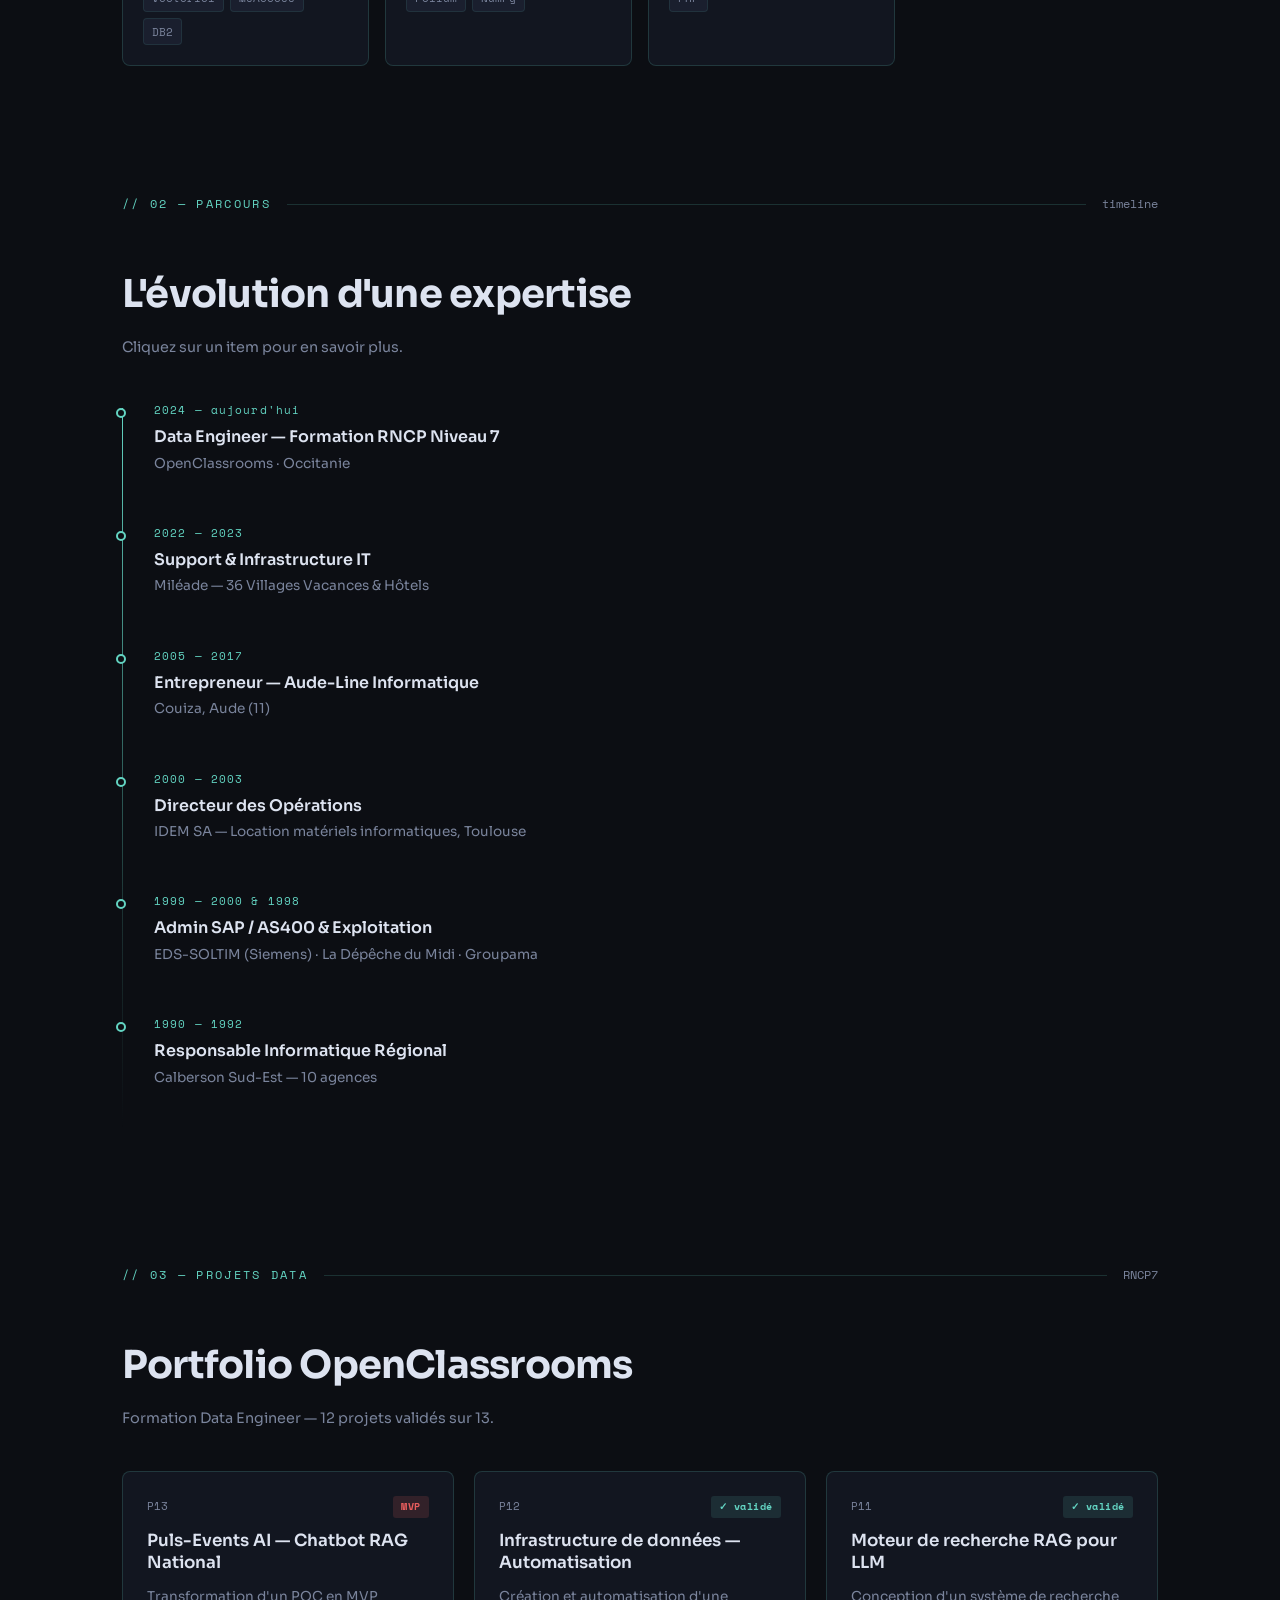
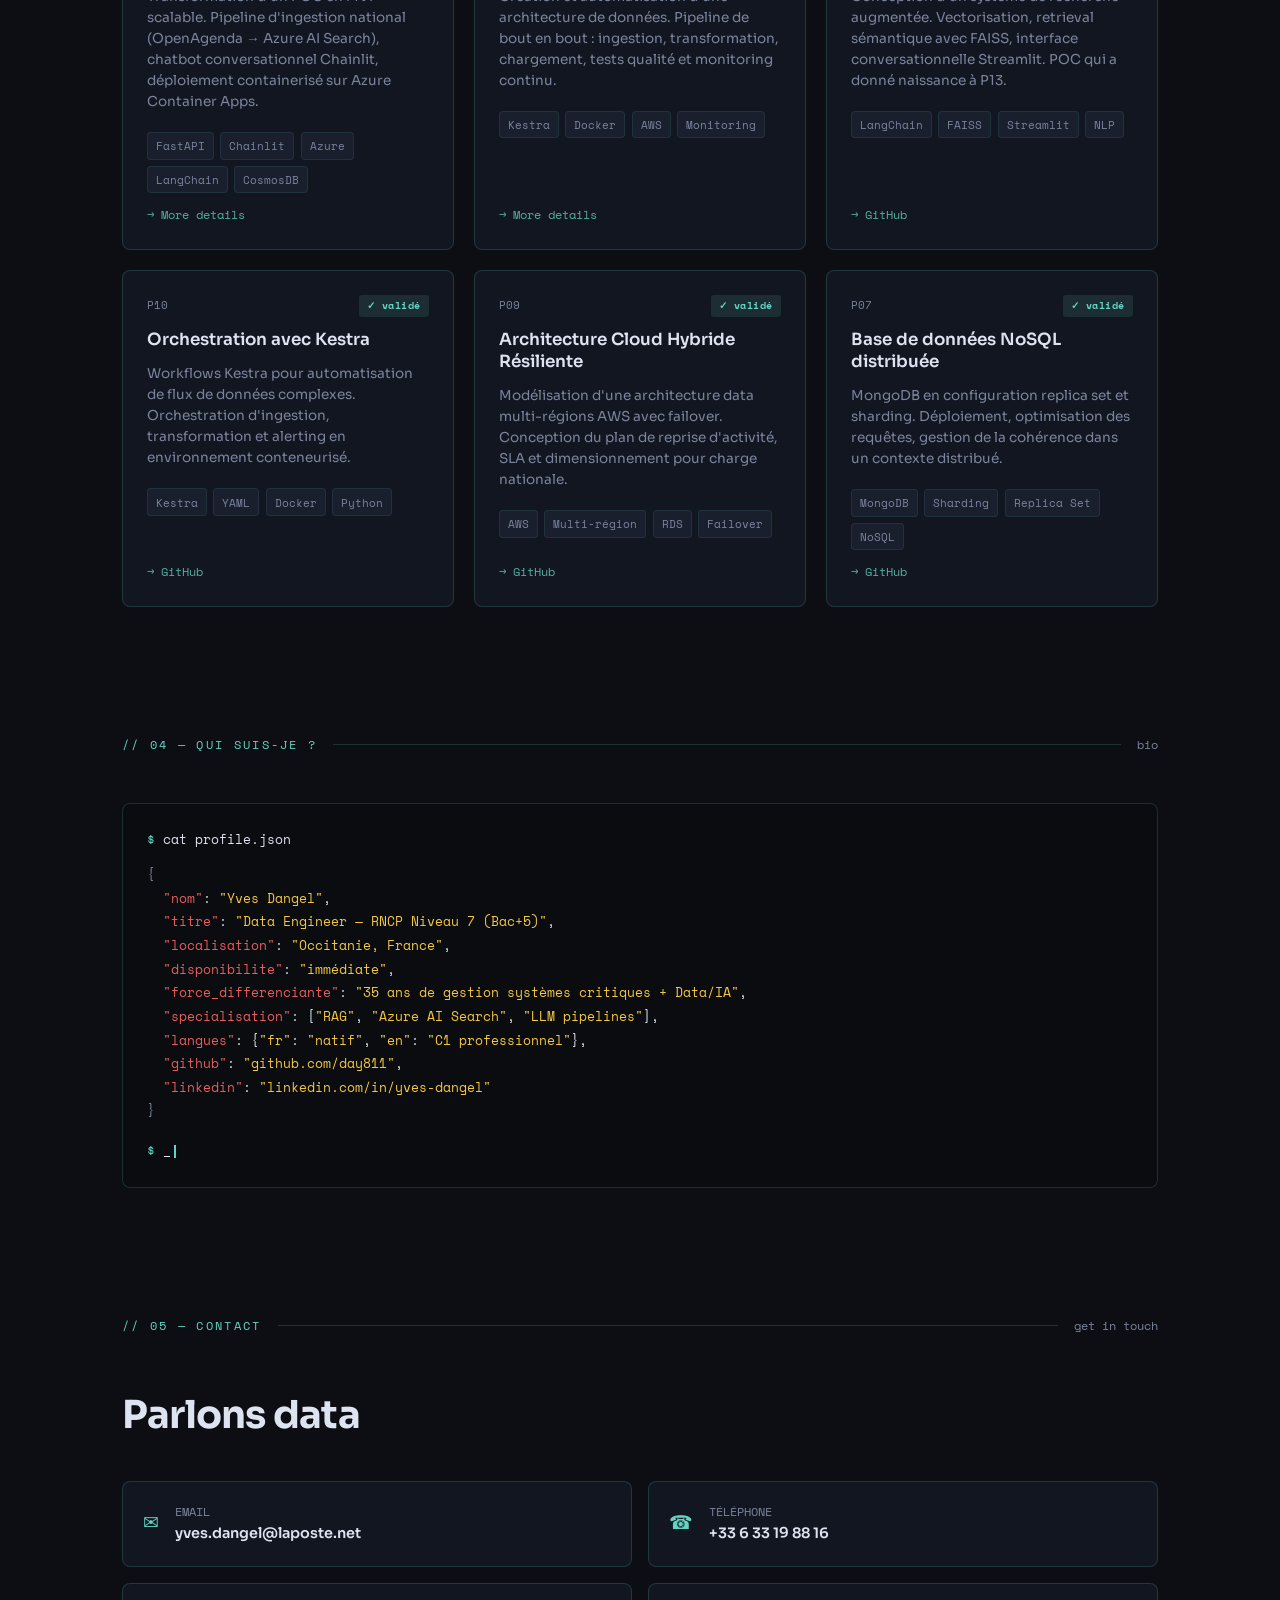
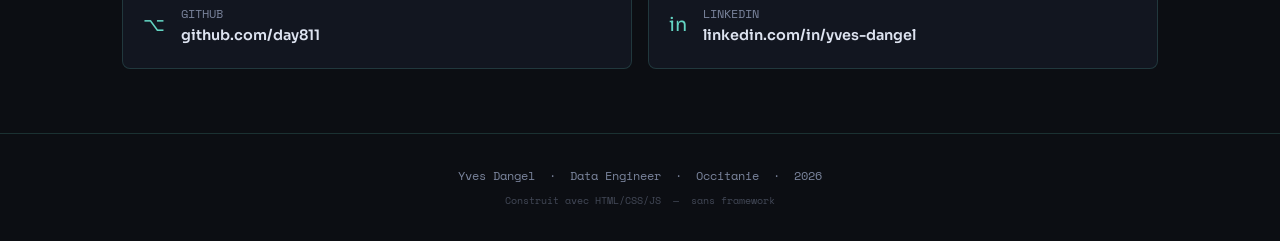
==== commit 69825377: "add P12 page" ====
--- a/index.html
+++ b/index.html
@@ -797,7 +797,7 @@
 
   <div class="projects-grid">
 
-    <div class="project-card reveal" onclick="window.open('puls-events.html')">
+    <div class="project-card reveal" onclick="location.href='puls-events.html'">
       <div class="project-header">
         <span class="project-num">P13</span>
         <span class="project-badge badge-mvp">MVP</span>
@@ -812,7 +812,7 @@
       </div>
     </div>
 
-    <div class="project-card reveal" onclick="window.open('https://github.com/day811/OCDE-P12')">
+    <div class="project-card reveal" onclick="location.href='sds-pipeline.html'">
       <div class="project-header">
         <span class="project-num">P12</span>
         <span class="project-badge badge-done">✓ validé</span>
@@ -823,7 +823,7 @@
         <span class="tag">Kestra</span><span class="tag">Docker</span><span class="tag">AWS</span><span class="tag">Monitoring</span>
       </div>
       <div class="project-footer">
-        <a class="project-link" href="https://github.com/day811/OCDE-P12" target="_blank">→ GitHub</a>
+        <a class="project-link" href="sds-pipeline.html">→ More details</a>
       </div>
     </div>
 
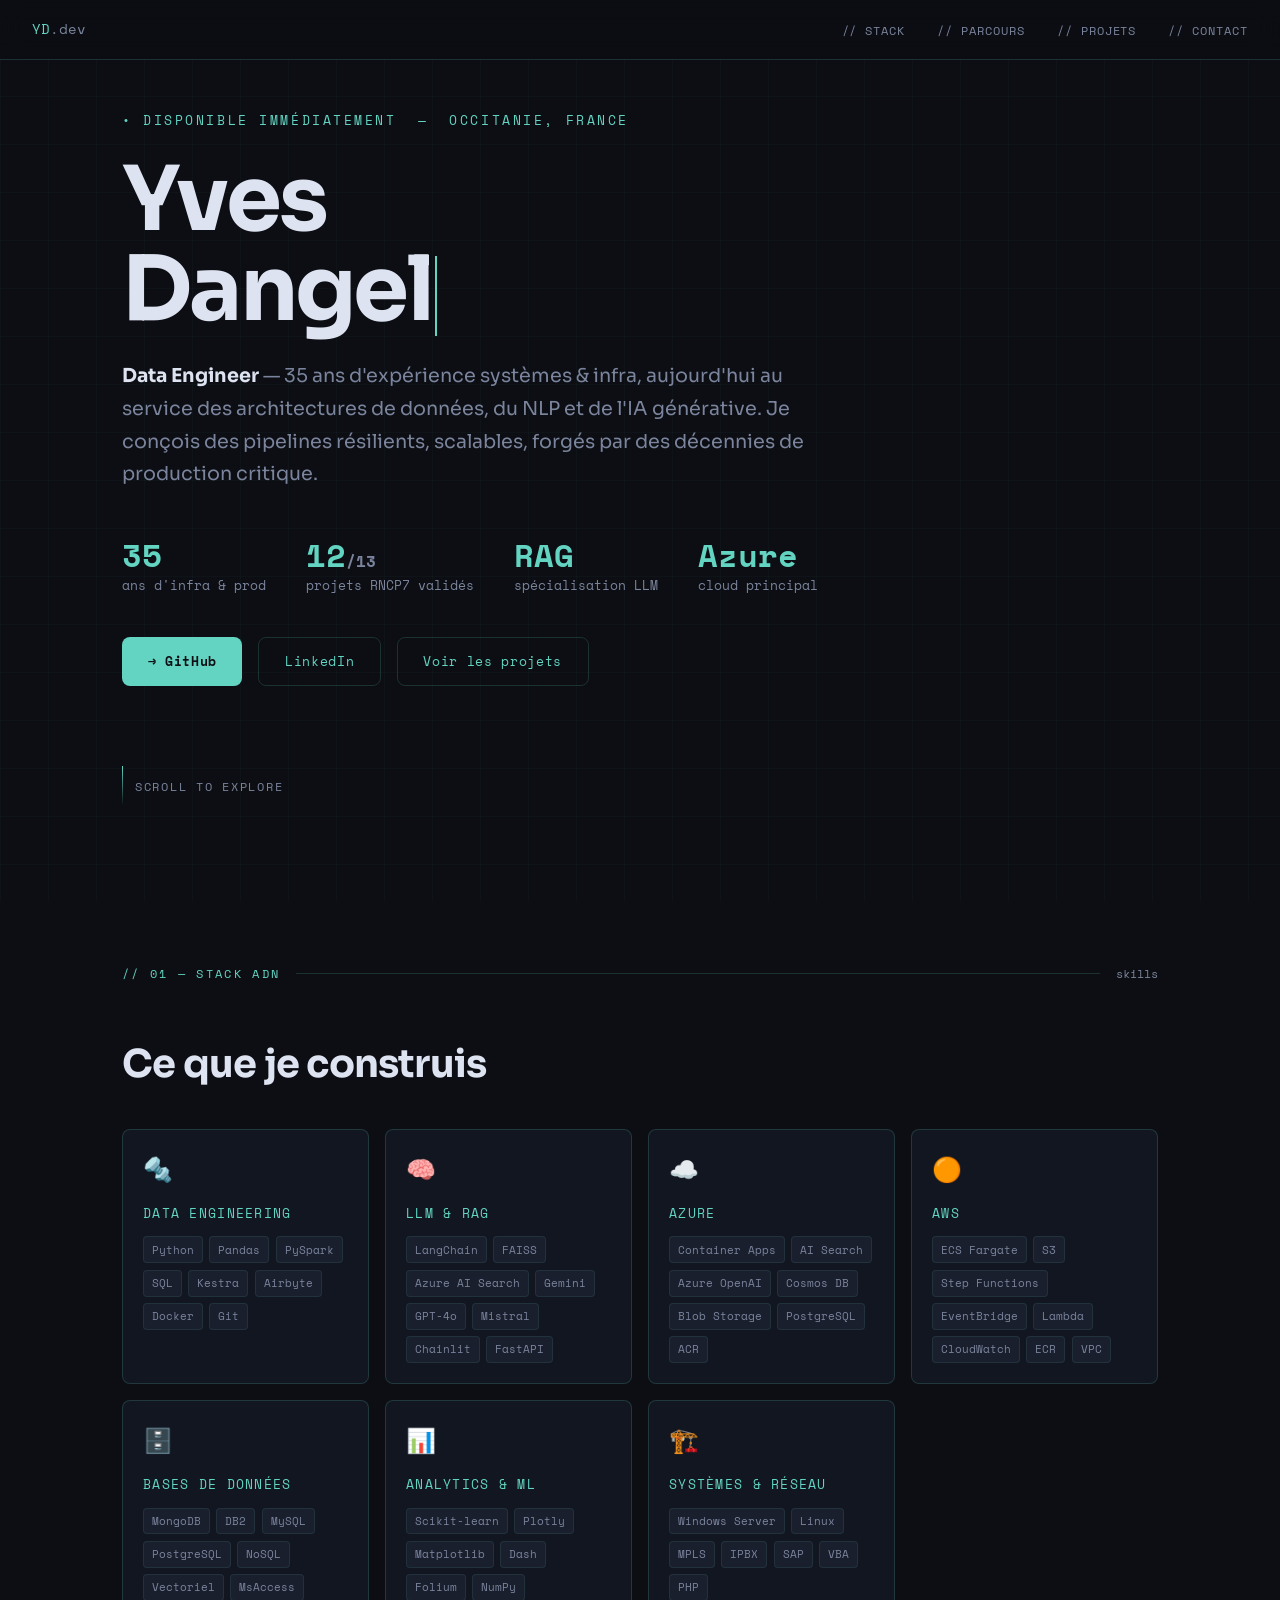
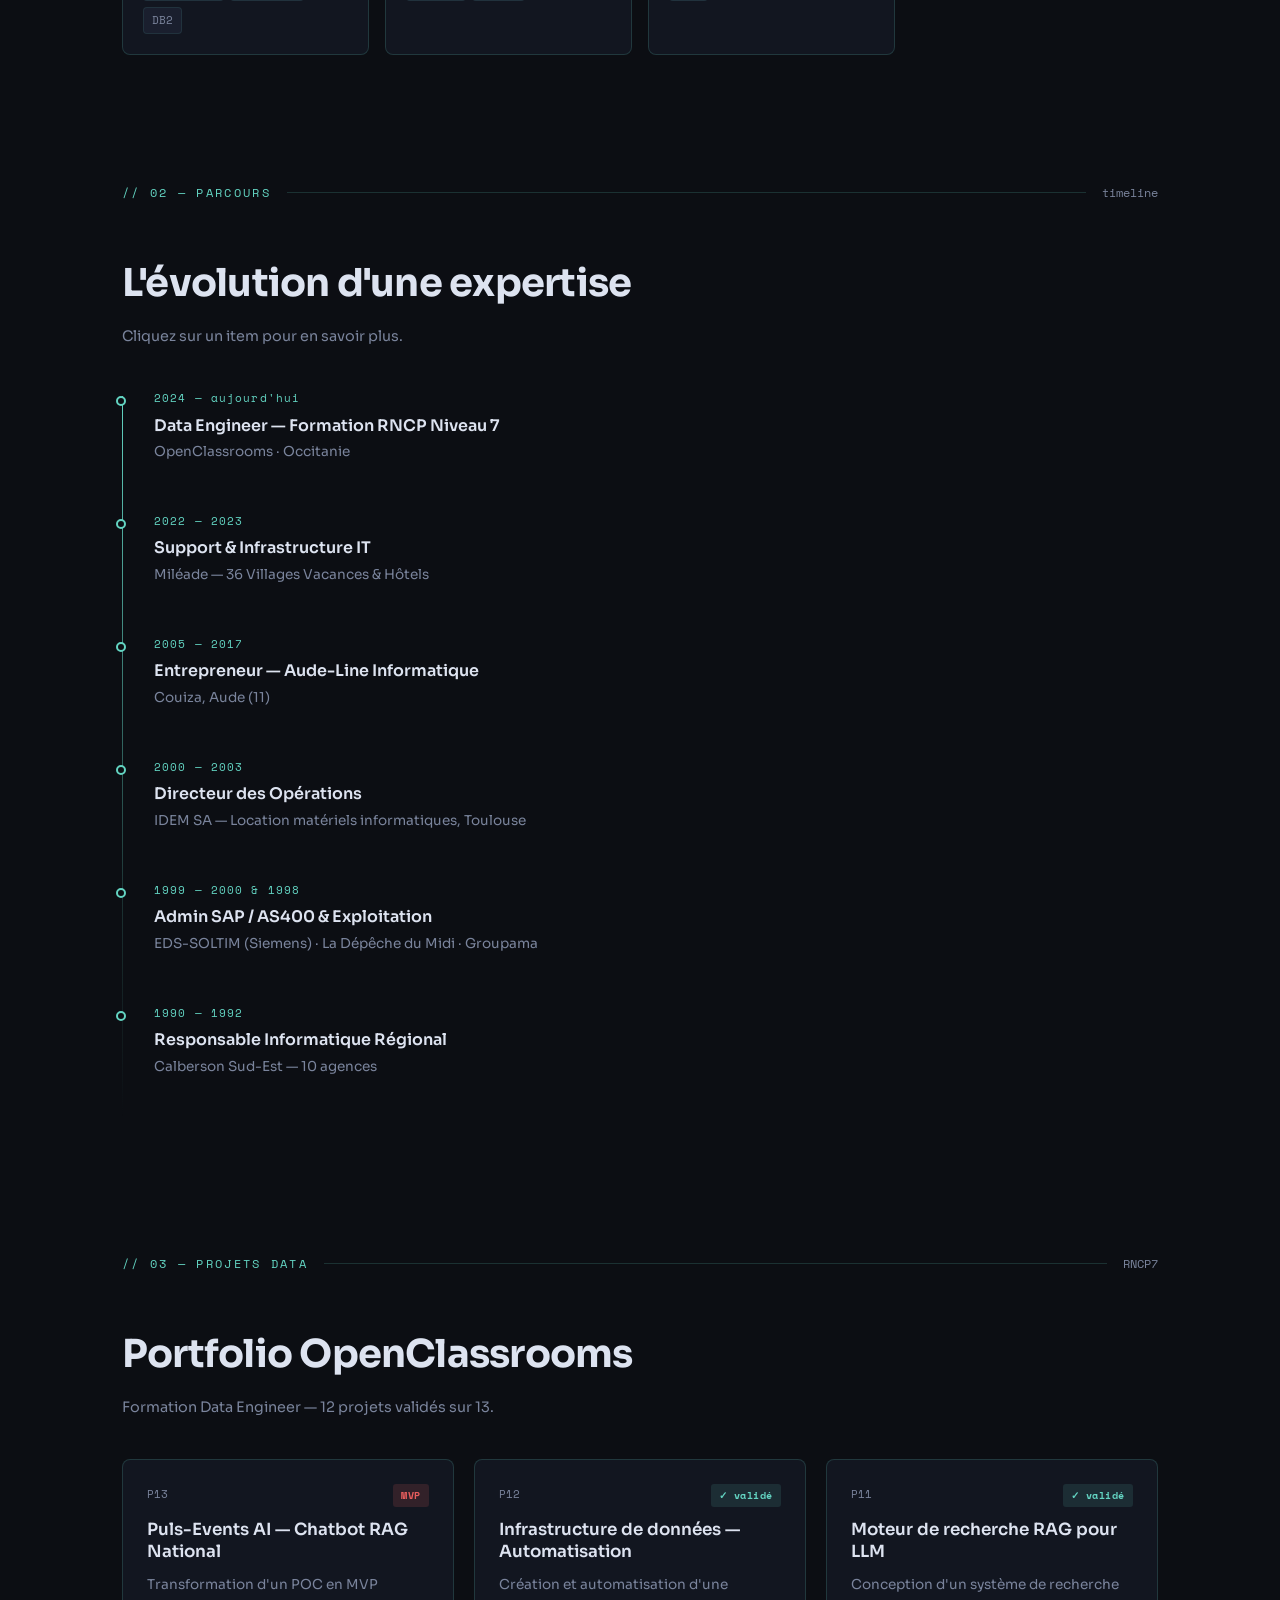
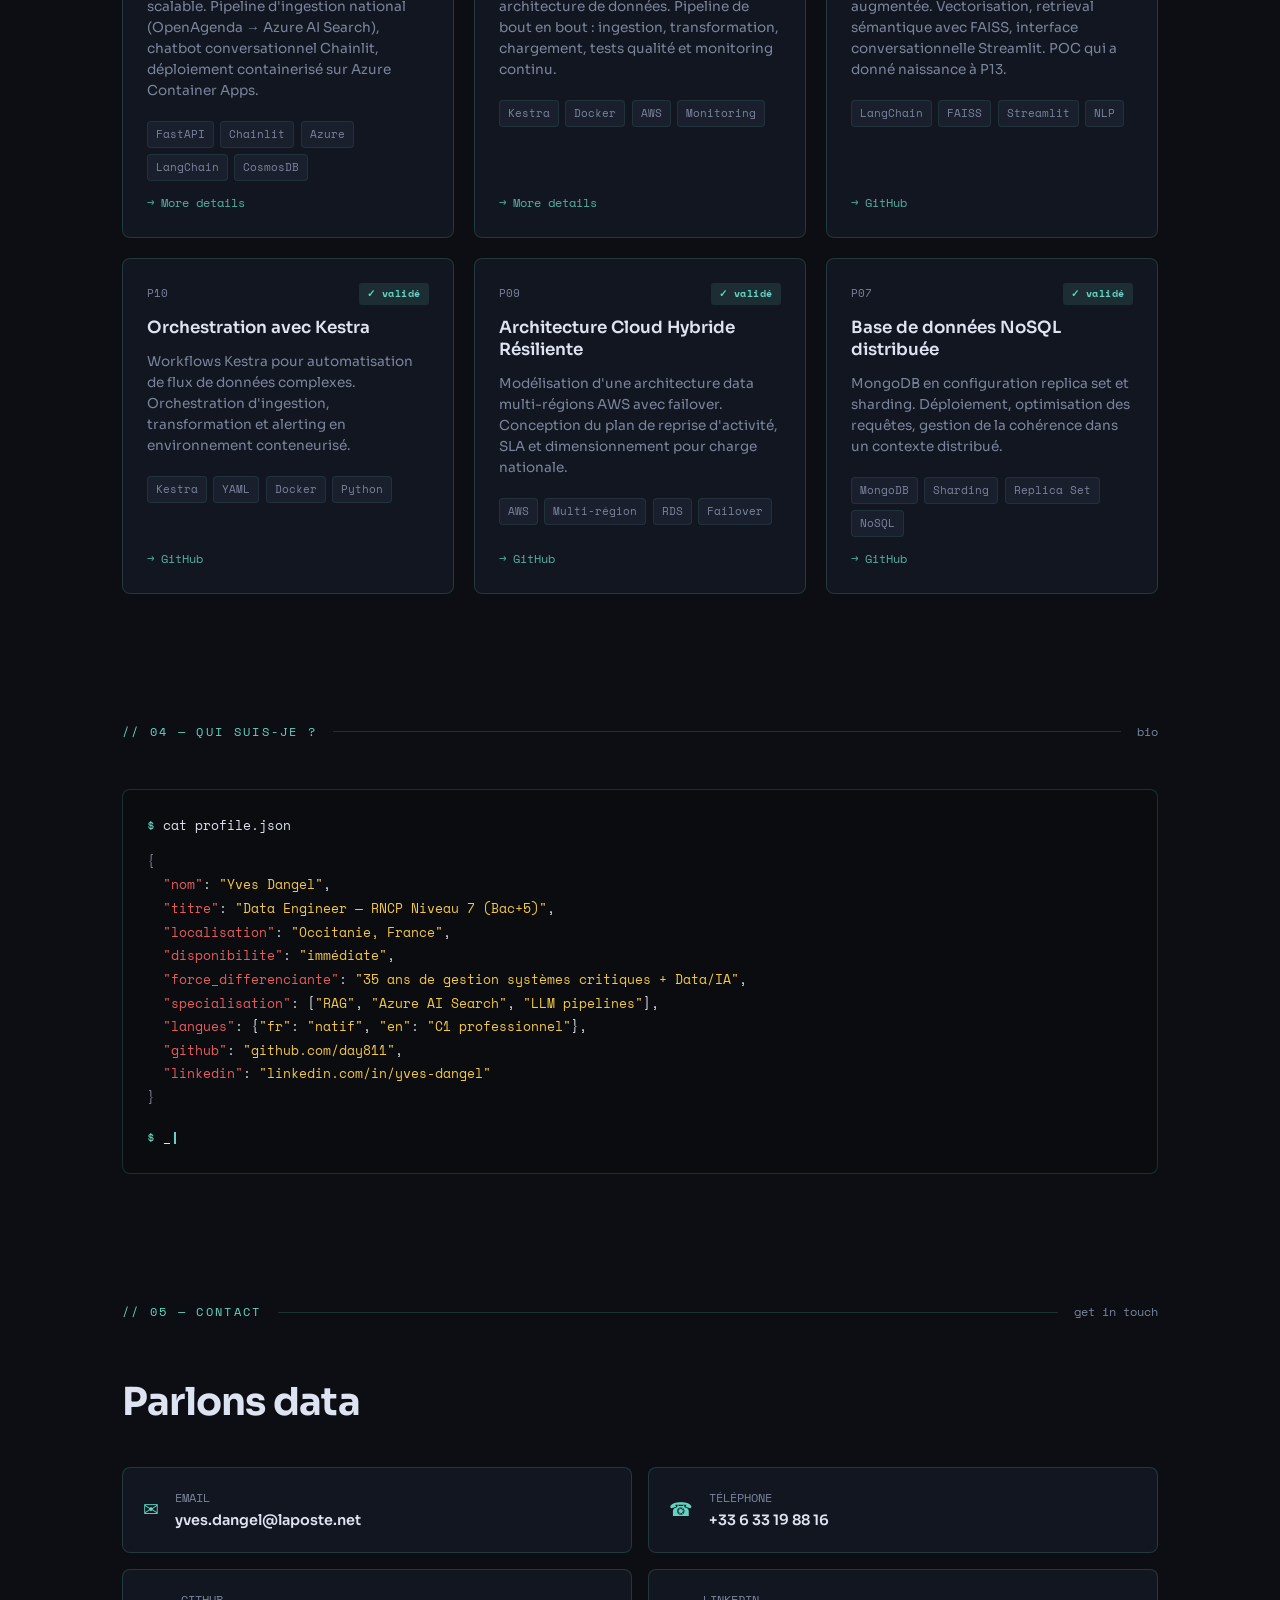
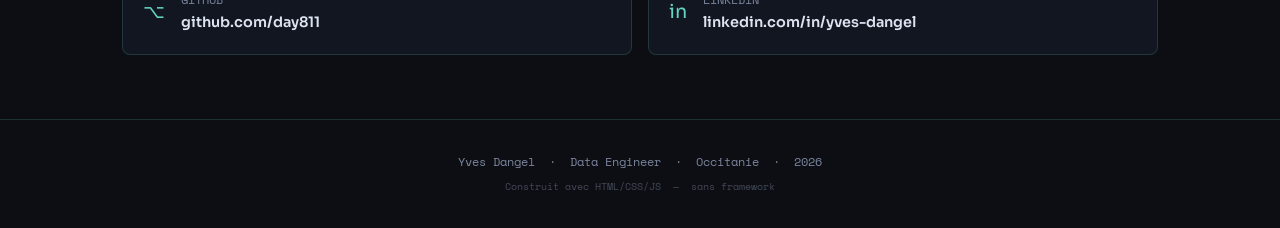
==== commit 81313831: "add style.css" ====
--- a/index.html
+++ b/index.html
@@ -7,559 +7,26 @@
 <link rel="preconnect" href="https://fonts.googleapis.com">
 <link rel="preconnect" href="https://fonts.gstatic.com" crossorigin>
 <link href="https://fonts.googleapis.com/css2?family=Space+Mono:ital,wght@0,400;0,700;1,400&family=Sora:wght@300;400;600;700&display=swap" rel="stylesheet">
-
+<link rel="stylesheet" href="style.css">
 <style>
-  /* ── Reset & Tokens ─────────────────────────────────── */
-  *, *::before, *::after { box-sizing: border-box; margin: 0; padding: 0; }
-
-  :root {
-    --bg:        #0c0e13;
-    --bg2:       #121620;
-    --bg3:       #1a1f2e;
-    --border:    rgba(99,212,194,0.18);
-    --accent:    #63d4c2;
-    --accent2:   #e85d5d;
-    --accent3:   #f5c842;
-    --text:      #dde3f0;
-    --muted:     #7a849c;
-    --mono:      'Space Mono', monospace;
-    --sans:      'Sora', sans-serif;
-    --radius:    8px;
-    --gap:       clamp(2rem, 5vw, 5rem);
-  }
-
-  html { scroll-behavior: smooth; }
-
-  body {
-    background: var(--bg);
-    color: var(--text);
-    font-family: var(--sans);
-    font-size: 16px;
-    line-height: 1.7;
-    overflow-x: hidden;
-  }
-
-  /* ── Grid background ────────────────────────────────── */
-  body::before {
-    content: '';
-    position: fixed;
-    inset: 0;
-    background-image:
-      linear-gradient(rgba(99,212,194,0.03) 1px, transparent 1px),
-      linear-gradient(90deg, rgba(99,212,194,0.03) 1px, transparent 1px);
-    background-size: 48px 48px;
-    pointer-events: none;
-    z-index: 0;
-  }
-
-  /* ── Nav ────────────────────────────────────────────── */
-  nav {
-    position: fixed;
-    top: 0; left: 0; right: 0;
-    z-index: 100;
-    display: flex;
-    align-items: center;
-    justify-content: space-between;
-    padding: 1rem 2rem;
-    background: rgba(12,14,19,0.85);
-    backdrop-filter: blur(12px);
-    border-bottom: 1px solid var(--border);
-  }
-
-  .nav-logo {
-    font-family: var(--mono);
-    font-size: 0.85rem;
-    color: var(--accent);
-    text-decoration: none;
-  }
-  .nav-logo span { color: var(--muted); }
-
-  .nav-links {
-    display: flex;
-    gap: 2rem;
-    list-style: none;
-  }
-  .nav-links a {
-    font-family: var(--mono);
-    font-size: 0.75rem;
-    color: var(--muted);
-    text-decoration: none;
-    letter-spacing: 0.08em;
-    text-transform: uppercase;
-    transition: color 0.2s;
-  }
-  .nav-links a:hover { color: var(--accent); }
-
-  /* ── Sections wrapper ───────────────────────────────── */
-  section {
-    position: relative;
-    z-index: 1;
-    max-width: 1100px;
-    margin: 0 auto;
-    padding: var(--gap) 2rem;
-  }
-
-  /* ── Hero ───────────────────────────────────────────── */
-  #hero {
-    min-height: 100vh;
-    display: flex;
-    flex-direction: column;
-    justify-content: center;
-    padding-top: 80px;
-  }
-
-  .hero-eyebrow {
-    font-family: var(--mono);
-    font-size: 0.8rem;
-    color: var(--accent);
-    letter-spacing: 0.2em;
-    text-transform: uppercase;
-    margin-bottom: 1.5rem;
-    opacity: 0;
-    animation: fade-up 0.6s 0.2s ease both;
-  }
-
-  h1 {
-    font-size: clamp(3rem, 8vw, 7rem);
-    font-weight: 700;
-    line-height: 1.0;
-    letter-spacing: -0.03em;
-    opacity: 0;
-    animation: fade-up 0.7s 0.4s ease both;
-  }
-
-  h1 .name-main { color: var(--text); }
+  h1 .name-main  { color: var(--text); }
   h1 .name-accent { color: var(--accent); }
 
-  .hero-tagline {
-    margin-top: 1.5rem;
-    font-size: clamp(1rem, 2vw, 1.25rem);
-    color: var(--muted);
-    max-width: 600px;
-    opacity: 0;
-    animation: fade-up 0.7s 0.6s ease both;
-  }
-
-  .hero-tagline strong { color: var(--text); }
-
-  .hero-stats {
-    margin-top: 3rem;
-    display: flex;
-    gap: 2.5rem;
-    flex-wrap: wrap;
-    opacity: 0;
-    animation: fade-up 0.7s 0.8s ease both;
-  }
-
-  .stat {
-    display: flex;
-    flex-direction: column;
-  }
-  .stat-num {
-    font-size: 2rem;
-    font-weight: 700;
-    color: var(--accent);
-    font-family: var(--mono);
-    line-height: 1;
-  }
-  .stat-label {
-    font-size: 0.8rem;
-    color: var(--muted);
-    margin-top: 0.25rem;
-    font-family: var(--mono);
-  }
-
-  .hero-links {
-    margin-top: 2.5rem;
-    display: flex;
-    gap: 1rem;
-    flex-wrap: wrap;
-    opacity: 0;
-    animation: fade-up 0.7s 1s ease both;
-  }
-
-  .btn {
-    display: inline-flex;
-    align-items: center;
-    gap: 0.5rem;
-    padding: 0.7rem 1.4rem;
-    border-radius: var(--radius);
-    font-family: var(--mono);
-    font-size: 0.8rem;
-    letter-spacing: 0.05em;
-    text-decoration: none;
-    transition: all 0.2s;
-    cursor: pointer;
-    border: none;
-  }
-  .btn-primary {
-    background: var(--accent);
-    color: #0c0e13;
-    font-weight: 700;
-  }
-  .btn-primary:hover { background: #8ee8db; transform: translateY(-2px); }
-
-  .btn-outline {
-    background: transparent;
-    color: var(--accent);
-    border: 1px solid var(--border);
-  }
-  .btn-outline:hover { border-color: var(--accent); background: rgba(99,212,194,0.07); transform: translateY(-2px); }
-
-  .hero-scroll {
-    margin-top: 5rem;
-    font-family: var(--mono);
-    font-size: 0.72rem;
-    color: var(--muted);
-    letter-spacing: 0.15em;
-    display: flex;
-    align-items: center;
-    gap: 0.75rem;
-    opacity: 0;
-    animation: fade-up 0.7s 1.2s ease both;
-  }
-  .hero-scroll::before {
-    content: '';
-    width: 1px;
-    height: 40px;
-    background: linear-gradient(var(--accent), transparent);
-  }
-
-  /* ── Section Headers ────────────────────────────────── */
-  .section-header {
-    display: flex;
-    align-items: center;
-    gap: 1rem;
-    margin-bottom: 3rem;
-  }
-  .section-tag {
-    font-family: var(--mono);
-    font-size: 0.72rem;
-    color: var(--accent);
-    letter-spacing: 0.2em;
-    text-transform: uppercase;
-    white-space: nowrap;
-  }
-  .section-line {
-    flex: 1;
-    height: 1px;
-    background: var(--border);
-  }
-  .section-num {
-    font-family: var(--mono);
-    font-size: 0.72rem;
-    color: var(--muted);
-  }
-
-  h2 {
-    font-size: clamp(1.6rem, 3vw, 2.5rem);
-    font-weight: 700;
-    letter-spacing: -0.02em;
-    margin-bottom: 0.5rem;
-  }
-
-  h3 {
-    font-size: 1rem;
-    font-weight: 600;
-  }
-
-  /* ── ADN / Stack ────────────────────────────────────── */
-  .stack-grid {
-    display: grid;
-    grid-template-columns: repeat(auto-fit, minmax(220px, 1fr));
-    gap: 1rem;
-  }
-
-  .stack-card {
-    background: var(--bg2);
-    border: 1px solid var(--border);
-    border-radius: var(--radius);
-    padding: 1.25rem;
-    transition: border-color 0.2s, transform 0.2s;
-    cursor: default;
-  }
-  .stack-card:hover {
-    border-color: var(--accent);
-    transform: translateY(-3px);
-  }
-
-  .stack-icon {
-    font-size: 1.5rem;
-    margin-bottom: 0.75rem;
-  }
-
-  .stack-title {
-    font-family: var(--mono);
-    font-size: 0.8rem;
-    color: var(--accent);
-    letter-spacing: 0.1em;
-    text-transform: uppercase;
-    margin-bottom: 0.75rem;
-  }
-
-  .skill-tags {
-    display: flex;
-    flex-wrap: wrap;
-    gap: 0.4rem;
-  }
-
-  .tag {
-    font-family: var(--mono);
-    font-size: 0.7rem;
-    padding: 0.2rem 0.5rem;
-    border-radius: 4px;
-    background: var(--bg3);
-    color: var(--muted);
-    border: 1px solid rgba(99,212,194,0.1);
-    transition: all 0.15s;
-  }
-  .tag:hover { color: var(--accent); border-color: var(--border); }
-
-  /* ── Timeline ───────────────────────────────────────── */
-  .timeline {
-    position: relative;
-    padding-left: 2rem;
-  }
-  .timeline::before {
-    content: '';
-    position: absolute;
-    left: 0;
-    top: 8px;
-    bottom: 8px;
-    width: 1px;
-    background: linear-gradient(var(--accent), var(--border) 70%, transparent);
-  }
-
-  .tl-item {
-    position: relative;
-    padding-bottom: 2.5rem;
-    cursor: pointer;
-  }
-  .tl-item::before {
-    content: '';
-    position: absolute;
-    left: -2.35rem;
-    top: 8px;
-    width: 10px;
-    height: 10px;
-    border-radius: 50%;
-    background: var(--bg);
-    border: 2px solid var(--accent);
-    transition: background 0.2s, transform 0.2s;
-  }
-  .tl-item:hover::before {
-    background: var(--accent);
-    transform: scale(1.4);
-  }
-
-  .tl-year {
-    font-family: var(--mono);
-    font-size: 0.7rem;
-    color: var(--accent);
-    letter-spacing: 0.1em;
-    margin-bottom: 0.25rem;
-  }
-
-  .tl-title {
-    font-size: 1rem;
-    font-weight: 600;
-    color: var(--text);
-    margin-bottom: 0.1rem;
-  }
-
-  .tl-org {
-    font-size: 0.85rem;
-    color: var(--muted);
-    margin-bottom: 0.5rem;
-  }
-
-  .tl-body {
-    font-size: 0.9rem;
-    color: var(--muted);
-    max-height: 0;
-    overflow: hidden;
-    transition: max-height 0.4s ease, opacity 0.3s ease;
-    opacity: 0;
-  }
-
-  .tl-item.open .tl-body {
-    max-height: 300px;
-    opacity: 1;
-  }
-
-  .tl-tags { display: flex; flex-wrap: wrap; gap: 0.35rem; margin-top: 0.5rem; }
-
-  /* ── Projects Grid ──────────────────────────────────── */
-  .projects-grid {
-    display: grid;
-    grid-template-columns: repeat(auto-fit, minmax(300px, 1fr));
-    gap: 1.25rem;
-  }
-
-  .project-card {
-    background: var(--bg2);
-    border: 1px solid var(--border);
-    border-radius: var(--radius);
-    padding: 1.5rem;
-    display: flex;
-    flex-direction: column;
-    gap: 0.75rem;
-    transition: border-color 0.2s, transform 0.2s;
-    text-decoration: none;
-    color: inherit;
-  }
-  .project-card:hover {
-    border-color: var(--accent);
-    transform: translateY(-4px);
-  }
-
-  .project-header {
-    display: flex;
-    align-items: flex-start;
-    justify-content: space-between;
-    gap: 1rem;
-  }
-
-  .project-num {
-    font-family: var(--mono);
-    font-size: 0.7rem;
-    color: var(--muted);
-  }
-
-  .project-badge {
-    font-family: var(--mono);
-    font-size: 0.65rem;
-    padding: 0.15rem 0.5rem;
-    border-radius: 3px;
-    font-weight: 700;
-    letter-spacing: 0.05em;
-  }
-  .badge-done   { background: rgba(99,212,194,0.12); color: var(--accent); }
-  .badge-wip    { background: rgba(245,200,66,0.12); color: var(--accent3); }
-  .badge-mvp    { background: rgba(232,93,93,0.15); color: var(--accent2); }
-
-  .project-title {
-    font-size: 1.05rem;
-    font-weight: 600;
-    line-height: 1.3;
-    color: var(--text);
-  }
-
-  .project-desc {
-    font-size: 0.85rem;
-    color: var(--muted);
-    line-height: 1.55;
-  }
-
-  .project-footer {
-    margin-top: auto;
-    display: flex;
-    align-items: center;
-    justify-content: space-between;
-  }
-
-  .project-link {
-    font-family: var(--mono);
-    font-size: 0.72rem;
-    color: var(--accent);
-    text-decoration: none;
-    display: flex;
-    align-items: center;
-    gap: 0.3rem;
-    opacity: 0.8;
-    transition: opacity 0.15s;
-  }
-  .project-link:hover { opacity: 1; }
-
-  /* ── Terminal block ─────────────────────────────────── */
-  .terminal {
-    background: #0a0c10;
-    border: 1px solid var(--border);
-    border-radius: var(--radius);
-    padding: 1.5rem;
-    font-family: var(--mono);
-    font-size: 0.82rem;
-    line-height: 1.8;
-    overflow-x: auto;
-  }
-
-  .t-prompt { color: var(--accent); }
-  .t-cmd    { color: var(--text); }
-  .t-out    { color: var(--muted); }
-  .t-str    { color: var(--accent3); }
-  .t-key    { color: var(--accent2); }
-
-  /* ── Contact ────────────────────────────────────────── */
-  .contact-grid {
-    display: grid;
-    grid-template-columns: 1fr 1fr;
-    gap: 1rem;
-  }
-
-  @media (max-width: 600px) {
-    .contact-grid { grid-template-columns: 1fr; }
-    .nav-links { display: none; }
-    .hero-stats { gap: 1.5rem; }
-  }
-
-  .contact-item {
-    background: var(--bg2);
-    border: 1px solid var(--border);
-    border-radius: var(--radius);
-    padding: 1.25rem;
-    display: flex;
-    align-items: center;
-    gap: 1rem;
-    text-decoration: none;
-    color: inherit;
-    transition: border-color 0.2s, transform 0.2s;
-  }
-  .contact-item:hover { border-color: var(--accent); transform: translateY(-2px); }
-  .contact-icon { font-size: 1.2rem; color: var(--accent); }
-  .contact-label { font-size: 0.72rem; color: var(--muted); font-family: var(--mono); }
-  .contact-value { font-size: 0.9rem; font-weight: 600; color: var(--text); }
-
-  /* ── Footer ─────────────────────────────────────────── */
-  footer {
-    position: relative;
-    z-index: 1;
-    text-align: center;
-    padding: 2rem;
-    font-family: var(--mono);
-    font-size: 0.72rem;
-    color: var(--muted);
-    border-top: 1px solid var(--border);
-  }
-
-  /* ── Animations ─────────────────────────────────────── */
-  @keyframes fade-up {
-    from { opacity: 0; transform: translateY(20px); }
-    to   { opacity: 1; transform: translateY(0); }
-  }
-
-  /* ── Scroll reveal ──────────────────────────────────── */
-  .reveal {
-    opacity: 0;
-    transform: translateY(24px);
-    transition: opacity 0.6s ease, transform 0.6s ease;
-  }
-  .reveal.visible {
-    opacity: 1;
-    transform: translateY(0);
-  }
-
-  /* ── Cursor blink ───────────────────────────────────── */
-  .blink {
-    display: inline-block;
-    width: 2px;
-    height: 1em;
-    background: var(--accent);
-    vertical-align: middle;
-    margin-left: 3px;
-    animation: blink-anim 1s step-end infinite;
-  }
-  @keyframes blink-anim { 0%, 100% { opacity: 1; } 50% { opacity: 0; } }
+  .timeline { position: relative; padding-left: 2rem; }
+  .timeline::before { content: ''; position: absolute; left: 0; top: 8px; bottom: 8px; width: 1px; background: linear-gradient(var(--accent), var(--border) 70%, transparent); }
+
+  .tl-item { position: relative; padding-bottom: 2.5rem; cursor: pointer; }
+  .tl-item::before { content: ''; position: absolute; left: -2.35rem; top: 8px; width: 10px; height: 10px; border-radius: 50%; background: var(--bg); border: 2px solid var(--accent); transition: background 0.2s, transform 0.2s; }
+  .tl-item:hover::before { background: var(--accent); transform: scale(1.4); }
+
+  .tl-year  { font-family: var(--mono); font-size: 0.7rem; color: var(--accent); letter-spacing: 0.1em; margin-bottom: 0.25rem; }
+  .tl-title { font-size: 1rem; font-weight: 600; color: var(--text); margin-bottom: 0.1rem; }
+  .tl-org   { font-size: 0.85rem; color: var(--muted); margin-bottom: 0.5rem; }
+  .tl-body  { font-size: 0.9rem; color: var(--muted); max-height: 0; overflow: hidden; transition: max-height 0.4s ease, opacity 0.3s ease; opacity: 0; }
+  .tl-item.open .tl-body { max-height: 300px; opacity: 1; }
+  .tl-tags  { display: flex; flex-wrap: wrap; gap: 0.35rem; margin-top: 0.5rem; }
 </style>
+
 </head>
 <body>
 
--- a/style.css
+++ b/style.css
@@ -0,0 +1,847 @@
+/* ============================================================
+   style.css — Portfolio Yves Dangel
+   Shared stylesheet for index.html, puls-events.html,
+   sds-sport-pipeline.html
+   ============================================================
+
+   STRUCTURE
+   1. Reset & Design Tokens
+   2. Base — Body, Grid background
+   3. Navigation
+   4. Sections wrapper
+   5. Hero (shared elements)
+   6. Section headers
+   7. Buttons
+   8. Cards — Stack, Feature, Context, Project, Result
+   9. Tables
+  10. Animations & Scroll reveal
+  11. Utilities & Tags
+  12. Footer
+  13. Responsive
+  ============================================================ */
+
+
+/* ── 1. Reset & Design Tokens ─────────────────────────── */
+
+*, *::before, *::after {
+  box-sizing: border-box;
+  margin: 0;
+  padding: 0;
+}
+
+:root {
+  --bg:        #0c0e13;
+  --bg2:       #121620;
+  --bg3:       #1a1f2e;
+  --border:    rgba(99, 212, 194, 0.18);
+  --accent:    #63d4c2;
+  --accent2:   #e85d5d;
+  --accent3:   #f5c842;
+  --accent4:   #a78bfa;
+  --text:      #dde3f0;
+  --muted:     #7a849c;
+  --mono:      'Space Mono', monospace;
+  --sans:      'Sora', sans-serif;
+  --radius:    8px;
+  --gap:       clamp(2rem, 5vw, 5rem);
+}
+
+html {
+  scroll-behavior: smooth;
+}
+
+
+/* ── 2. Base ───────────────────────────────────────────── */
+
+body {
+  background: var(--bg);
+  color: var(--text);
+  font-family: var(--sans);
+  font-size: 16px;
+  line-height: 1.7;
+  overflow-x: hidden;
+}
+
+/* Dot grid background */
+body::before {
+  content: '';
+  position: fixed;
+  inset: 0;
+  background-image:
+    linear-gradient(rgba(99, 212, 194, 0.03) 1px, transparent 1px),
+    linear-gradient(90deg, rgba(99, 212, 194, 0.03) 1px, transparent 1px);
+  background-size: 48px 48px;
+  pointer-events: none;
+  z-index: 0;
+}
+
+
+/* ── 3. Navigation ─────────────────────────────────────── */
+
+nav {
+  position: fixed;
+  top: 0; left: 0; right: 0;
+  z-index: 100;
+  display: flex;
+  align-items: center;
+  justify-content: space-between;
+  padding: 1rem 2rem;
+  background: rgba(12, 14, 19, 0.85);
+  backdrop-filter: blur(12px);
+  border-bottom: 1px solid var(--border);
+}
+
+.nav-logo {
+  font-family: var(--mono);
+  font-size: 0.85rem;
+  color: var(--accent);
+  text-decoration: none;
+}
+
+.nav-logo span {
+  color: var(--muted);
+}
+
+.nav-links {
+  display: flex;
+  gap: 2rem;
+  list-style: none;
+  align-items: center;
+}
+
+.nav-links a {
+  font-family: var(--mono);
+  font-size: 0.75rem;
+  color: var(--muted);
+  text-decoration: none;
+  letter-spacing: 0.08em;
+  text-transform: uppercase;
+  transition: color 0.2s;
+}
+
+.nav-links a:hover {
+  color: var(--accent);
+}
+
+/* CTA button in nav (project pages) */
+.nav-cta {
+  background: var(--accent) !important;
+  color: #0c0e13 !important;
+  padding: 0.45rem 1rem;
+  border-radius: var(--radius);
+  font-weight: 700 !important;
+  transition: background 0.2s, transform 0.2s !important;
+}
+
+.nav-cta:hover {
+  background: #8ee8db !important;
+  transform: translateY(-1px);
+}
+
+
+/* ── 4. Sections wrapper ───────────────────────────────── */
+
+section {
+  position: relative;
+  z-index: 1;
+  max-width: 1100px;
+  margin: 0 auto;
+  padding: var(--gap) 2rem;
+}
+
+
+/* ── 5. Hero ───────────────────────────────────────────── */
+
+#hero {
+  min-height: 100vh;
+  display: flex;
+  flex-direction: column;
+  justify-content: center;
+  padding-top: 80px;
+}
+
+.hero-eyebrow {
+  font-family: var(--mono);
+  font-size: 0.8rem;
+  color: var(--accent);
+  letter-spacing: 0.2em;
+  text-transform: uppercase;
+  margin-bottom: 1.5rem;
+  opacity: 0;
+  animation: fade-up 0.6s 0.2s ease both;
+}
+
+.back-link {
+  color: var(--muted);
+  text-decoration: none;
+  transition: color 0.2s;
+  margin-right: 1rem;
+}
+
+.back-link:hover {
+  color: var(--accent);
+}
+
+h1 {
+  font-size: clamp(2.5rem, 7vw, 6rem);
+  font-weight: 700;
+  line-height: 1.0;
+  letter-spacing: -0.03em;
+  opacity: 0;
+  animation: fade-up 0.7s 0.4s ease both;
+}
+
+.hero-sub {
+  margin-top: 1rem;
+  font-family: var(--mono);
+  font-size: 0.95rem;
+  color: var(--accent);
+  opacity: 0;
+  animation: fade-up 0.7s 0.5s ease both;
+}
+
+/* Project pages use accent4 for sub */
+.hero-sub.purple {
+  color: var(--accent4);
+}
+
+.hero-tagline {
+  margin-top: 1.5rem;
+  font-size: clamp(1rem, 2vw, 1.2rem);
+  color: var(--muted);
+  max-width: 700px;
+  opacity: 0;
+  animation: fade-up 0.7s 0.6s ease both;
+}
+
+.hero-tagline strong {
+  color: var(--text);
+}
+
+.hero-badges {
+  margin-top: 2rem;
+  display: flex;
+  flex-wrap: wrap;
+  gap: 0.5rem;
+  opacity: 0;
+  animation: fade-up 0.7s 0.7s ease both;
+}
+
+.hero-cta {
+  margin-top: 3rem;
+  display: flex;
+  gap: 1rem;
+  flex-wrap: wrap;
+  opacity: 0;
+  animation: fade-up 0.7s 0.9s ease both;
+}
+
+/* Portfolio-specific hero elements */
+.hero-stats {
+  margin-top: 3rem;
+  display: flex;
+  gap: 2.5rem;
+  flex-wrap: wrap;
+  opacity: 0;
+  animation: fade-up 0.7s 0.8s ease both;
+}
+
+.stat {
+  display: flex;
+  flex-direction: column;
+}
+
+.stat-num {
+  font-size: 2rem;
+  font-weight: 700;
+  color: var(--accent);
+  font-family: var(--mono);
+  line-height: 1;
+}
+
+.stat-label {
+  font-size: 0.8rem;
+  color: var(--muted);
+  margin-top: 0.25rem;
+  font-family: var(--mono);
+}
+
+.hero-links {
+  margin-top: 2.5rem;
+  display: flex;
+  gap: 1rem;
+  flex-wrap: wrap;
+  opacity: 0;
+  animation: fade-up 0.7s 1s ease both;
+}
+
+.hero-scroll {
+  margin-top: 5rem;
+  font-family: var(--mono);
+  font-size: 0.72rem;
+  color: var(--muted);
+  letter-spacing: 0.15em;
+  display: flex;
+  align-items: center;
+  gap: 0.75rem;
+  opacity: 0;
+  animation: fade-up 0.7s 1.2s ease both;
+}
+
+.hero-scroll::before {
+  content: '';
+  width: 1px;
+  height: 40px;
+  background: linear-gradient(var(--accent), transparent);
+}
+
+
+/* ── 6. Section headers ────────────────────────────────── */
+
+.section-header {
+  display: flex;
+  align-items: center;
+  gap: 1rem;
+  margin-bottom: 3rem;
+}
+
+.section-tag {
+  font-family: var(--mono);
+  font-size: 0.72rem;
+  color: var(--accent);
+  letter-spacing: 0.2em;
+  text-transform: uppercase;
+  white-space: nowrap;
+}
+
+.section-line {
+  flex: 1;
+  height: 1px;
+  background: var(--border);
+}
+
+.section-num {
+  font-family: var(--mono);
+  font-size: 0.72rem;
+  color: var(--muted);
+}
+
+h2 {
+  font-size: clamp(1.6rem, 3vw, 2.5rem);
+  font-weight: 700;
+  letter-spacing: -0.02em;
+}
+
+h3 {
+  font-size: 1rem;
+  font-weight: 600;
+}
+
+
+/* ── 7. Buttons ────────────────────────────────────────── */
+
+.btn {
+  display: inline-flex;
+  align-items: center;
+  gap: 0.5rem;
+  padding: 0.8rem 1.6rem;
+  border-radius: var(--radius);
+  font-family: var(--mono);
+  font-size: 0.82rem;
+  letter-spacing: 0.05em;
+  text-decoration: none;
+  transition: all 0.2s;
+  cursor: pointer;
+  border: none;
+}
+
+.btn-primary {
+  background: var(--accent);
+  color: #0c0e13;
+  font-weight: 700;
+}
+
+.btn-primary:hover {
+  background: #8ee8db;
+  transform: translateY(-2px);
+}
+
+.btn-outline {
+  background: transparent;
+  color: var(--accent);
+  border: 1px solid var(--border);
+}
+
+.btn-outline:hover {
+  border-color: var(--accent);
+  background: rgba(99, 212, 194, 0.07);
+  transform: translateY(-2px);
+}
+
+.btn-purple {
+  background: transparent;
+  color: var(--accent4);
+  border: 1px solid rgba(167, 139, 250, 0.3);
+}
+
+.btn-purple:hover {
+  border-color: var(--accent4);
+  background: rgba(167, 139, 250, 0.07);
+  transform: translateY(-2px);
+}
+
+
+/* ── 8. Cards ──────────────────────────────────────────── */
+
+/* --- Stack cards (portfolio) --- */
+.stack-grid {
+  display: grid;
+  grid-template-columns: repeat(auto-fit, minmax(220px, 1fr));
+  gap: 1rem;
+}
+
+.stack-card {
+  background: var(--bg2);
+  border: 1px solid var(--border);
+  border-radius: var(--radius);
+  padding: 1.25rem;
+  transition: border-color 0.2s, transform 0.2s;
+  cursor: default;
+}
+
+.stack-card:hover {
+  border-color: var(--accent);
+  transform: translateY(-3px);
+}
+
+.stack-icon {
+  font-size: 1.5rem;
+  margin-bottom: 0.75rem;
+}
+
+.stack-title {
+  font-family: var(--mono);
+  font-size: 0.8rem;
+  color: var(--accent);
+  letter-spacing: 0.1em;
+  text-transform: uppercase;
+  margin-bottom: 0.75rem;
+}
+
+/* --- Project cards (portfolio) --- */
+.projects-grid {
+  display: grid;
+  grid-template-columns: repeat(auto-fit, minmax(300px, 1fr));
+  gap: 1.25rem;
+}
+
+.project-card {
+  background: var(--bg2);
+  border: 1px solid var(--border);
+  border-radius: var(--radius);
+  padding: 1.5rem;
+  display: flex;
+  flex-direction: column;
+  gap: 0.75rem;
+  transition: border-color 0.2s, transform 0.2s;
+  text-decoration: none;
+  color: inherit;
+  cursor: pointer;
+}
+
+.project-card:hover {
+  border-color: var(--accent);
+  transform: translateY(-4px);
+}
+
+.project-header {
+  display: flex;
+  align-items: flex-start;
+  justify-content: space-between;
+  gap: 1rem;
+}
+
+.project-num {
+  font-family: var(--mono);
+  font-size: 0.7rem;
+  color: var(--muted);
+}
+
+.project-badge {
+  font-family: var(--mono);
+  font-size: 0.65rem;
+  padding: 0.15rem 0.5rem;
+  border-radius: 3px;
+  font-weight: 700;
+  letter-spacing: 0.05em;
+}
+
+.badge-done { background: rgba(99, 212, 194, 0.12); color: var(--accent); }
+.badge-wip  { background: rgba(245, 200, 66, 0.12);  color: var(--accent3); }
+.badge-mvp  { background: rgba(232, 93, 93, 0.15);   color: var(--accent2); }
+
+.project-title {
+  font-size: 1.05rem;
+  font-weight: 600;
+  line-height: 1.3;
+  color: var(--text);
+}
+
+.project-desc {
+  font-size: 0.85rem;
+  color: var(--muted);
+  line-height: 1.55;
+}
+
+.project-footer {
+  margin-top: auto;
+  display: flex;
+  align-items: center;
+  justify-content: space-between;
+}
+
+.project-link {
+  font-family: var(--mono);
+  font-size: 0.72rem;
+  color: var(--accent);
+  text-decoration: none;
+  display: flex;
+  align-items: center;
+  gap: 0.3rem;
+  opacity: 0.8;
+  transition: opacity 0.15s;
+}
+
+.project-link:hover {
+  opacity: 1;
+}
+
+/* --- Feature cards (project pages) --- */
+.features-grid {
+  display: grid;
+  grid-template-columns: repeat(auto-fit, minmax(240px, 1fr));
+  gap: 1rem;
+}
+
+.feat-card {
+  background: var(--bg2);
+  border: 1px solid var(--border);
+  border-radius: var(--radius);
+  padding: 1.5rem;
+  transition: border-color 0.2s, transform 0.2s;
+}
+
+.feat-card:hover {
+  border-color: var(--accent);
+  transform: translateY(-3px);
+}
+
+.feat-icon  { font-size: 1.5rem; margin-bottom: 0.75rem; }
+.feat-title { font-size: 0.9rem; font-weight: 600; margin-bottom: 0.5rem; color: var(--text); }
+.feat-desc  { font-size: 0.82rem; color: var(--muted); line-height: 1.55; }
+
+/* --- Context cards (project pages) --- */
+.context-grid {
+  display: grid;
+  grid-template-columns: repeat(auto-fit, minmax(190px, 1fr));
+  gap: 1rem;
+  margin-top: 2rem;
+}
+
+.ctx-card {
+  background: var(--bg2);
+  border: 1px solid var(--border);
+  border-radius: var(--radius);
+  padding: 1.25rem;
+}
+
+.ctx-label {
+  font-family: var(--mono);
+  font-size: 0.66rem;
+  color: var(--muted);
+  letter-spacing: 0.12em;
+  text-transform: uppercase;
+  margin-bottom: 0.4rem;
+}
+
+.ctx-value {
+  font-size: 0.95rem;
+  font-weight: 600;
+  color: var(--text);
+}
+
+.ctx-value.accent {
+  color: var(--accent);
+  font-family: var(--mono);
+  font-size: 0.85rem;
+}
+
+.ctx-value.purple {
+  color: var(--accent4);
+  font-family: var(--mono);
+  font-size: 0.85rem;
+}
+
+/* --- Result cards (sds-sport-pipeline) --- */
+.results-grid {
+  display: grid;
+  grid-template-columns: repeat(auto-fit, minmax(160px, 1fr));
+  gap: 1rem;
+}
+
+.result-card {
+  background: var(--bg2);
+  border: 1px solid var(--border);
+  border-radius: var(--radius);
+  padding: 1.25rem;
+  text-align: center;
+}
+
+.result-num {
+  font-family: var(--mono);
+  font-size: 1.8rem;
+  font-weight: 700;
+  color: var(--accent);
+  line-height: 1;
+}
+
+.result-label {
+  font-size: 0.75rem;
+  color: var(--muted);
+  margin-top: 0.4rem;
+}
+
+/* --- Contact cards (portfolio) --- */
+.contact-grid {
+  display: grid;
+  grid-template-columns: 1fr 1fr;
+  gap: 1rem;
+}
+
+.contact-item {
+  background: var(--bg2);
+  border: 1px solid var(--border);
+  border-radius: var(--radius);
+  padding: 1.25rem;
+  display: flex;
+  align-items: center;
+  gap: 1rem;
+  text-decoration: none;
+  color: inherit;
+  transition: border-color 0.2s, transform 0.2s;
+}
+
+.contact-item:hover {
+  border-color: var(--accent);
+  transform: translateY(-2px);
+}
+
+.contact-icon  { font-size: 1.2rem; color: var(--accent); }
+.contact-label { font-size: 0.72rem; color: var(--muted); font-family: var(--mono); }
+.contact-value { font-size: 0.9rem; font-weight: 600; color: var(--text); }
+
+
+/* ── 9. Tables ─────────────────────────────────────────── */
+
+.stack-table {
+  width: 100%;
+  border-collapse: collapse;
+  font-size: 0.85rem;
+}
+
+.stack-table th {
+  font-family: var(--mono);
+  font-size: 0.66rem;
+  color: var(--muted);
+  letter-spacing: 0.12em;
+  text-transform: uppercase;
+  text-align: left;
+  padding: 0.6rem 1rem;
+  border-bottom: 1px solid var(--border);
+}
+
+.stack-table td {
+  padding: 0.72rem 1rem;
+  border-bottom: 1px solid rgba(99, 212, 194, 0.06);
+  color: var(--text);
+  vertical-align: middle;
+}
+
+.stack-table tr:last-child td { border-bottom: none; }
+.stack-table tr:hover td { background: rgba(99, 212, 194, 0.03); }
+
+.stack-component {
+  font-family: var(--mono);
+  font-size: 0.76rem;
+  color: var(--accent);
+}
+
+.stack-component.purple {
+  color: var(--accent4);
+}
+
+
+/* ── 10. Animations & Scroll reveal ────────────────────── */
+
+@keyframes fade-up {
+  from { opacity: 0; transform: translateY(20px); }
+  to   { opacity: 1; transform: translateY(0); }
+}
+
+.reveal {
+  opacity: 0;
+  transform: translateY(24px);
+  transition: opacity 0.6s ease, transform 0.6s ease;
+}
+
+.reveal.visible {
+  opacity: 1;
+  transform: translateY(0);
+}
+
+.blink {
+  display: inline-block;
+  width: 2px;
+  height: 0.9em;
+  background: var(--accent);
+  vertical-align: middle;
+  margin-left: 3px;
+  animation: blink-anim 1s step-end infinite;
+}
+
+/* Project pages use accent4 for blink */
+.blink.purple {
+  background: var(--accent4);
+}
+
+@keyframes blink-anim {
+  0%, 100% { opacity: 1; }
+  50%       { opacity: 0; }
+}
+
+
+/* ── 11. Utilities & Tags ──────────────────────────────── */
+
+.badge {
+  font-family: var(--mono);
+  font-size: 0.68rem;
+  padding: 0.25rem 0.6rem;
+  border-radius: 4px;
+  border: 1px solid var(--border);
+  color: var(--muted);
+  background: var(--bg2);
+}
+
+.skill-tags,
+.tl-tags,
+.layer-tools {
+  display: flex;
+  flex-wrap: wrap;
+  gap: 0.4rem;
+}
+
+.tag {
+  font-family: var(--mono);
+  font-size: 0.68rem;
+  padding: 0.2rem 0.5rem;
+  border-radius: 4px;
+  background: var(--bg3);
+  color: var(--muted);
+  border: 1px solid rgba(99, 212, 194, 0.1);
+  transition: all 0.15s;
+}
+
+.tag:hover {
+  color: var(--accent);
+  border-color: var(--border);
+}
+
+/* Terminal block */
+.terminal {
+  background: #0a0c10;
+  border: 1px solid var(--border);
+  border-radius: var(--radius);
+  padding: 1.5rem;
+  font-family: var(--mono);
+  font-size: 0.82rem;
+  line-height: 1.8;
+  overflow-x: auto;
+}
+
+.t-prompt { color: var(--accent); }
+.t-cmd    { color: var(--text); }
+.t-out    { color: var(--muted); }
+.t-str    { color: var(--accent3); }
+.t-key    { color: var(--accent2); }
+
+/* Demo modal (puls-events) */
+#creds-modal {
+  display: none;
+  position: fixed;
+  inset: 0;
+  z-index: 200;
+  background: rgba(12, 14, 19, 0.85);
+  backdrop-filter: blur(6px);
+  align-items: center;
+  justify-content: center;
+}
+
+#creds-modal.open {
+  display: flex;
+}
+
+.creds-box {
+  background: var(--bg2);
+  border: 1px solid var(--accent);
+  border-radius: var(--radius);
+  padding: 2rem 2.5rem;
+  text-align: center;
+  font-family: var(--mono);
+}
+
+.creds-box h3 {
+  color: var(--accent);
+  font-size: 0.75rem;
+  letter-spacing: 0.2em;
+  text-transform: uppercase;
+  margin-bottom: 1rem;
+}
+
+.creds-line  { font-size: 1rem; color: var(--text); margin-bottom: 0.5rem; }
+.creds-limit { font-size: 0.65rem; color: var(--muted); margin-top: 1rem; }
+
+.creds-close {
+  margin-top: 1.25rem;
+  font-size: 0.7rem;
+  color: var(--muted);
+  cursor: pointer;
+  background: none;
+  border: none;
+  font-family: var(--mono);
+  letter-spacing: 0.1em;
+}
+
+.creds-close:hover { color: var(--accent); }
+
+
+/* ── 12. Footer ────────────────────────────────────────── */
+
+footer {
+  position: relative;
+  z-index: 1;
+  text-align: center;
+  padding: 2rem;
+  font-family: var(--mono);
+  font-size: 0.72rem;
+  color: var(--muted);
+  border-top: 1px solid var(--border);
+}
+
+
+/* ── 13. Responsive ────────────────────────────────────── */
+
+@media (max-width: 700px) {
+  .nav-links    { display: none; }
+  .hero-stats   { gap: 1.5rem; }
+  .contact-grid { grid-template-columns: 1fr; }
+}
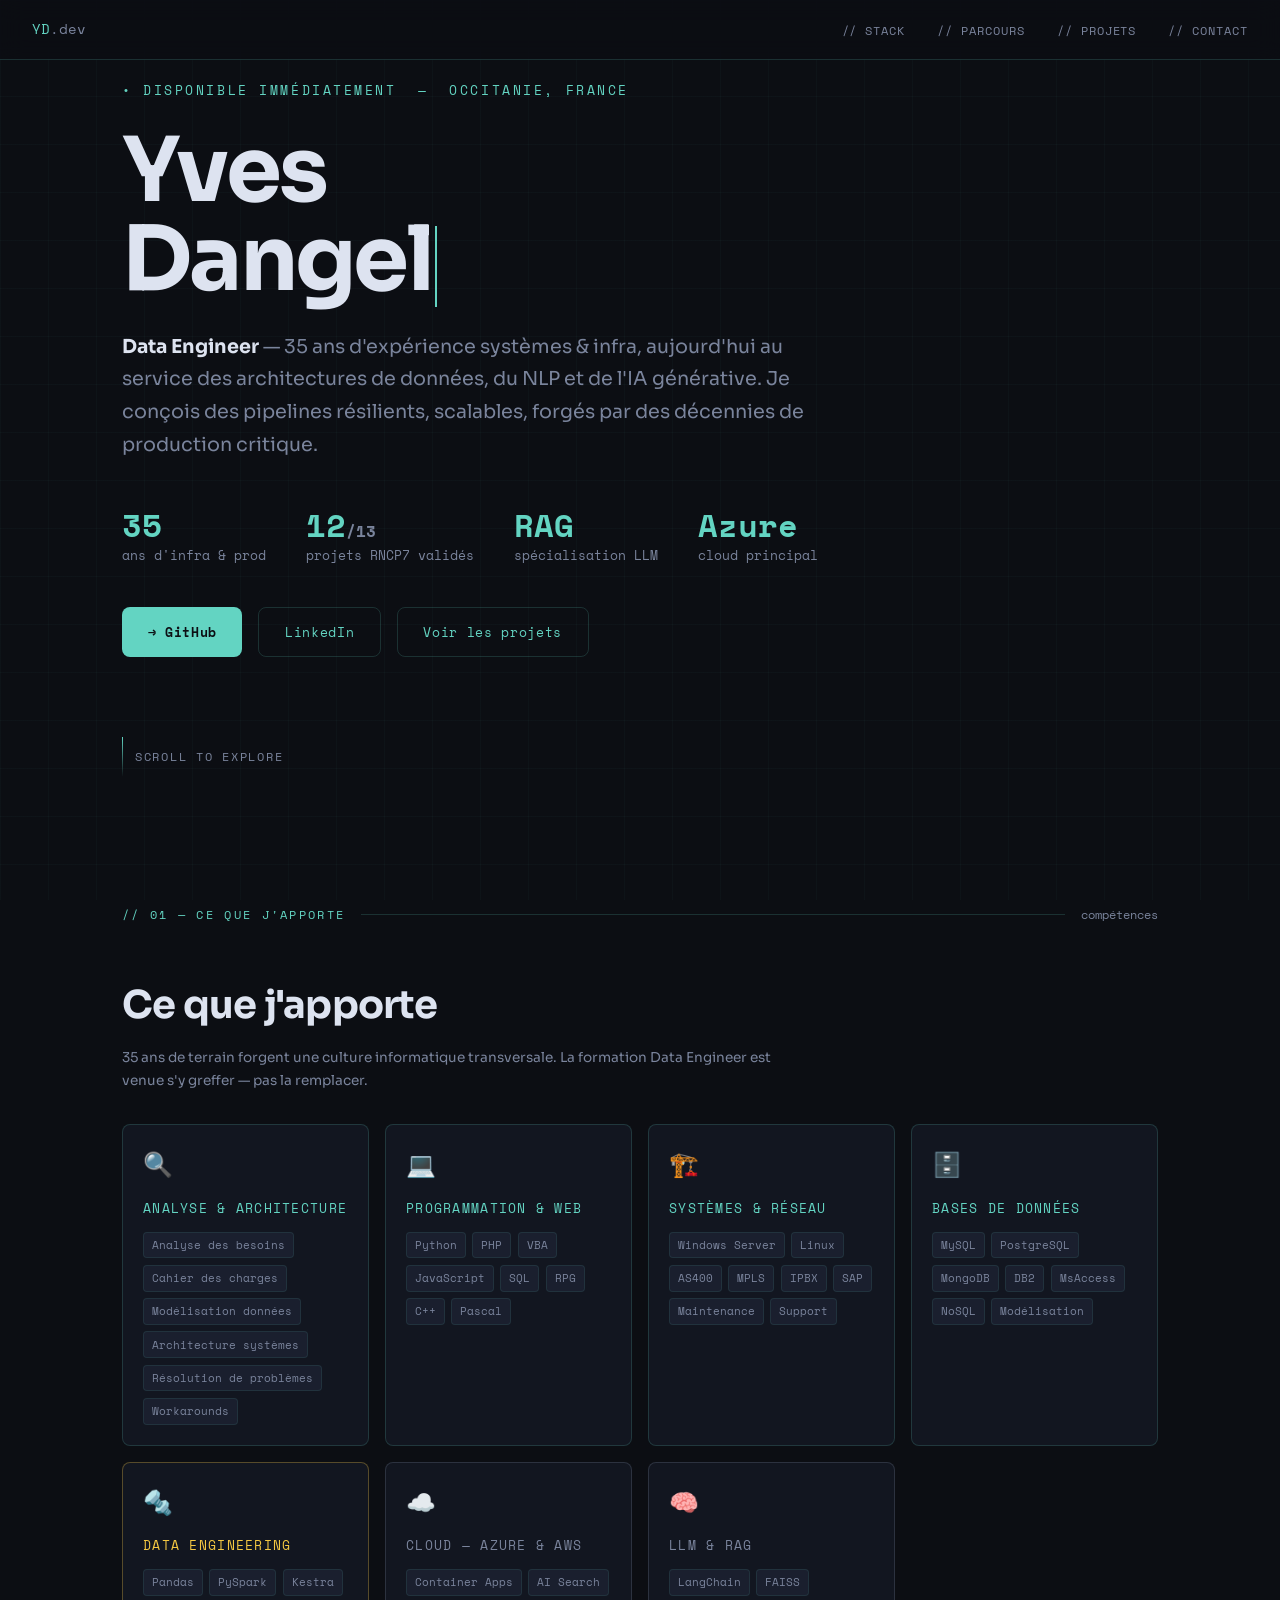
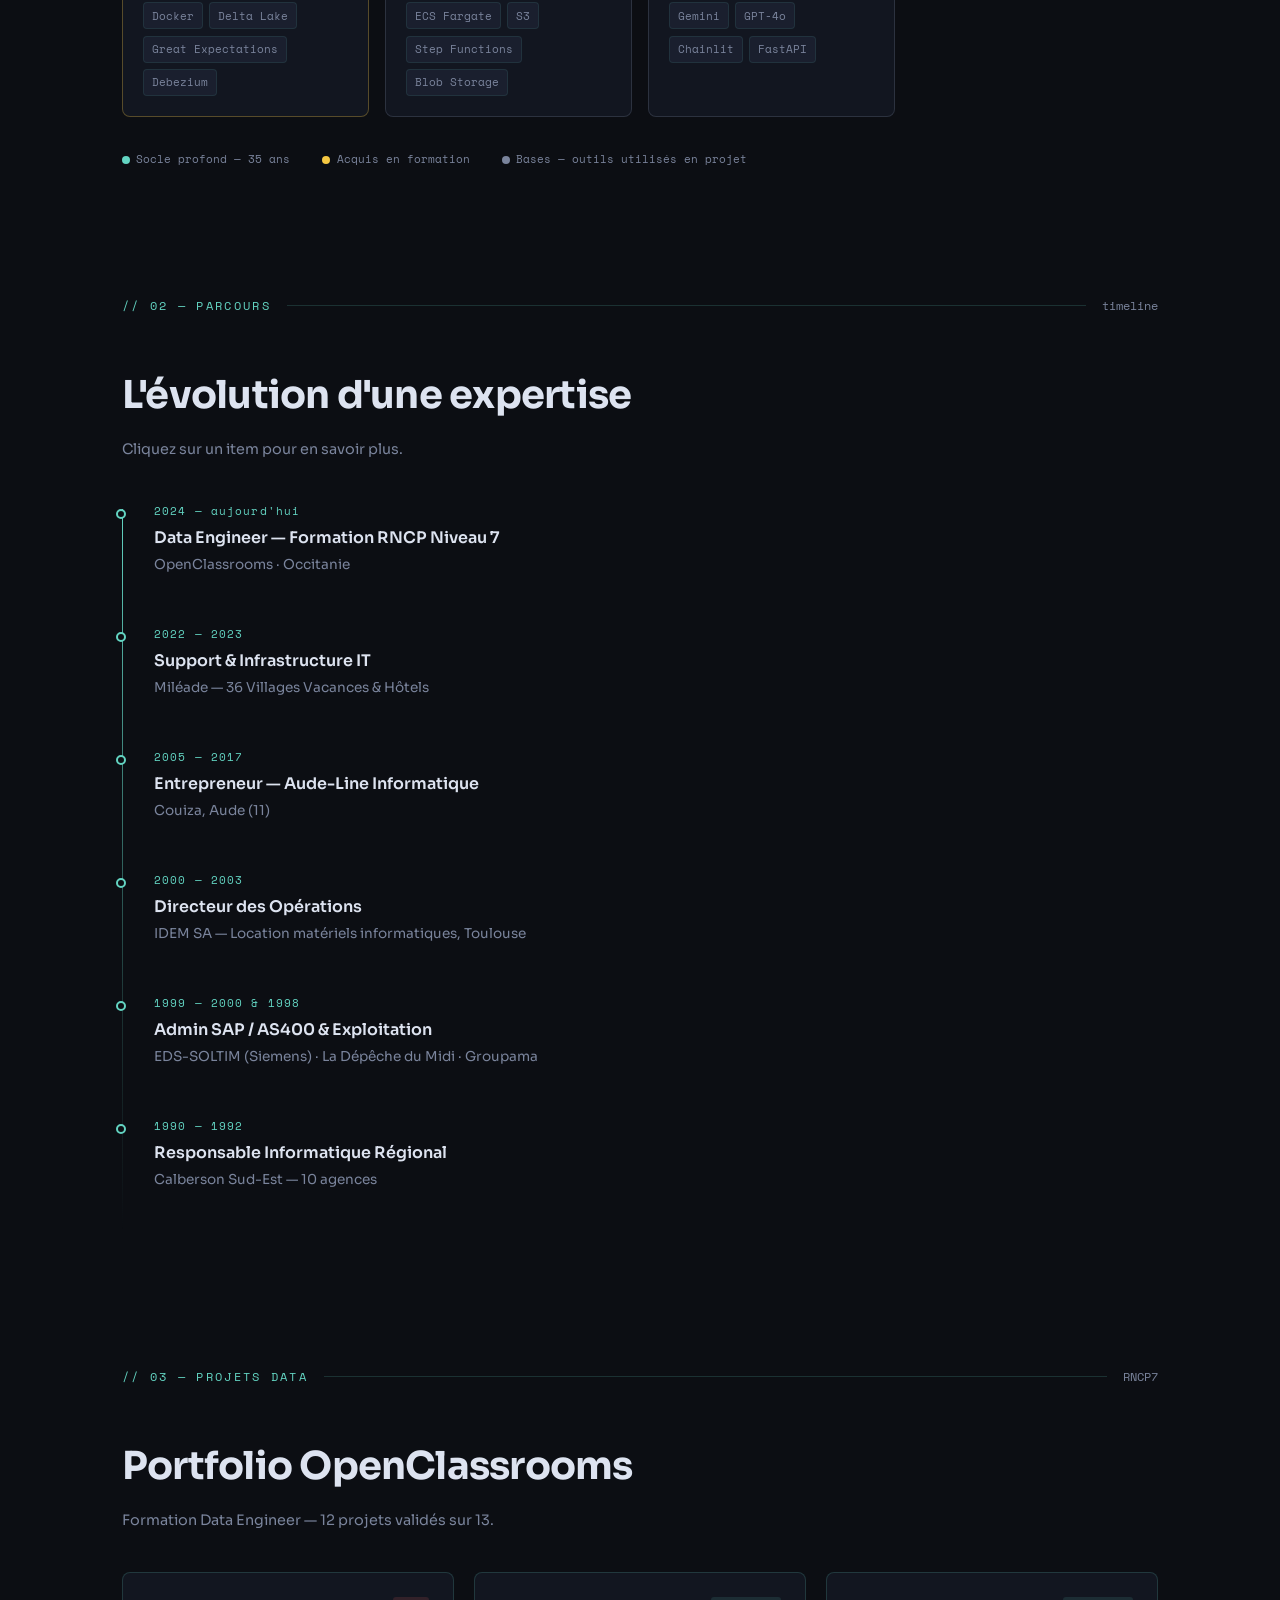
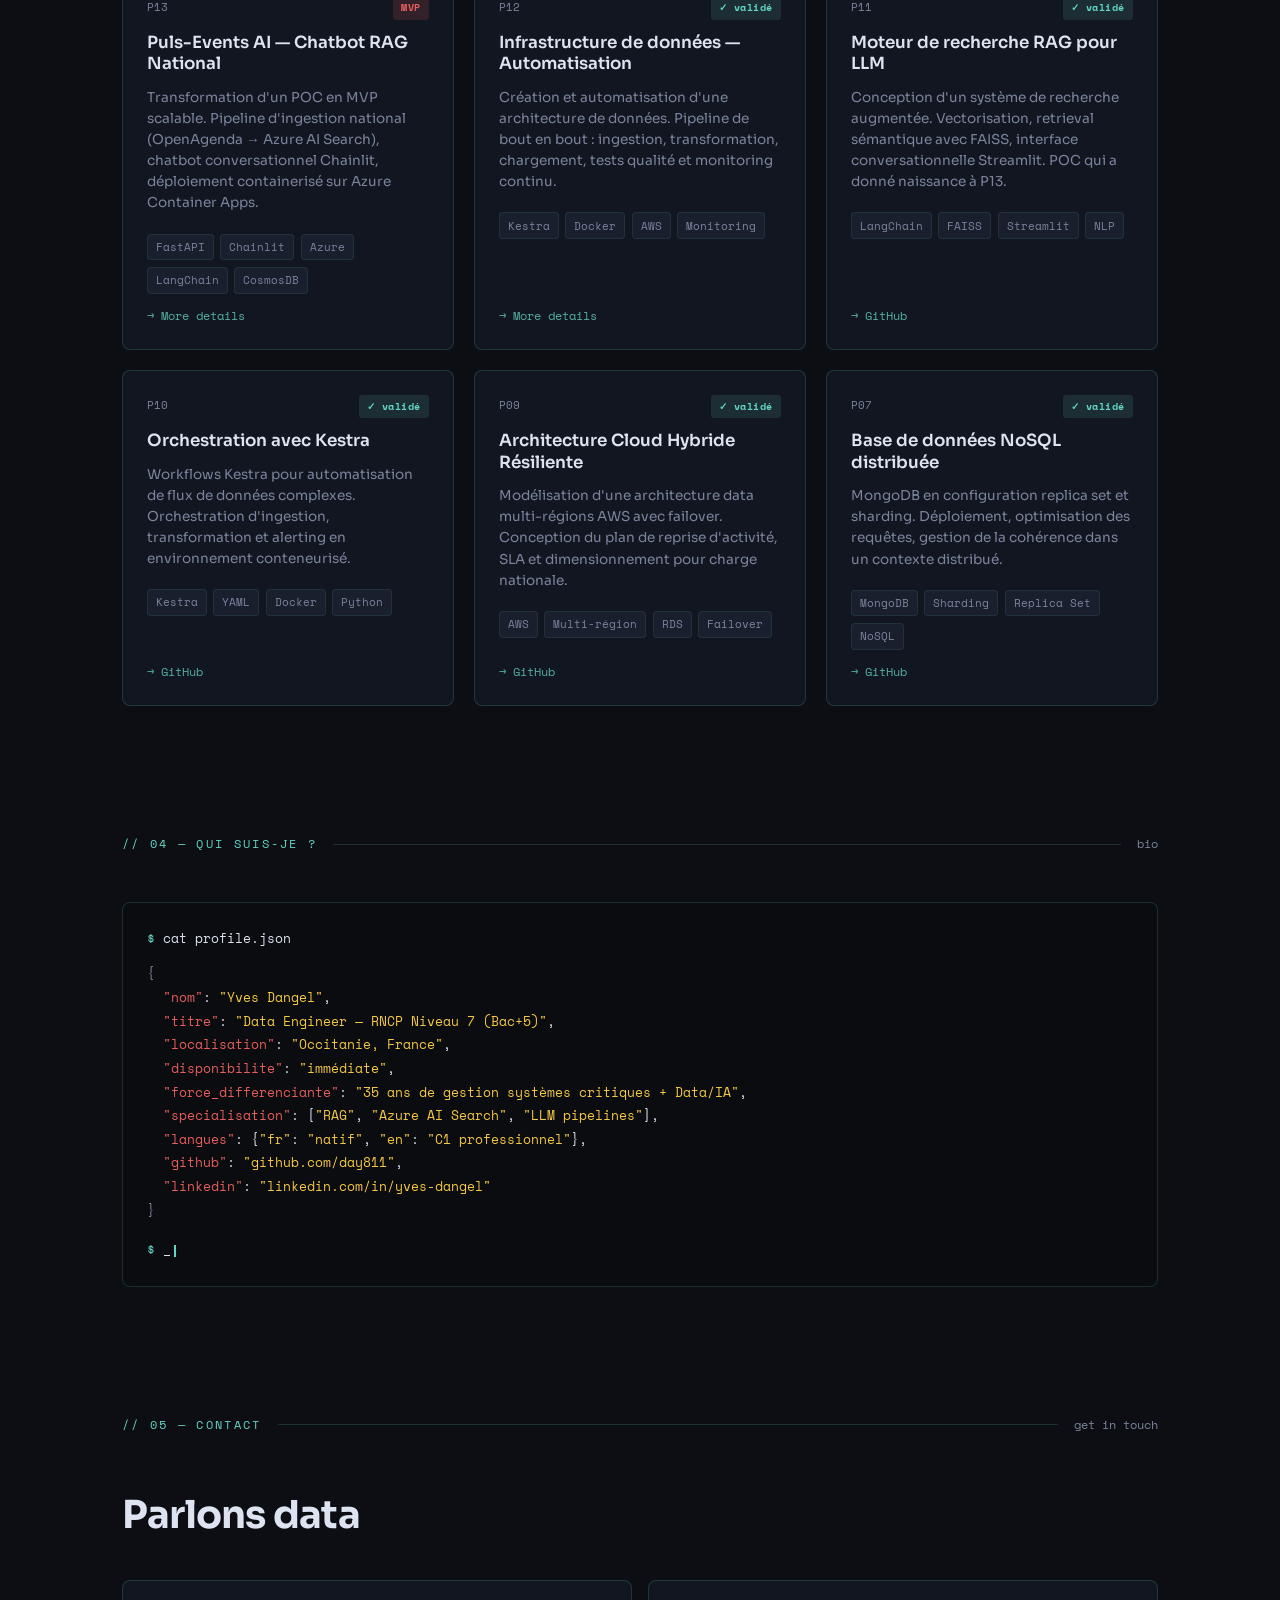
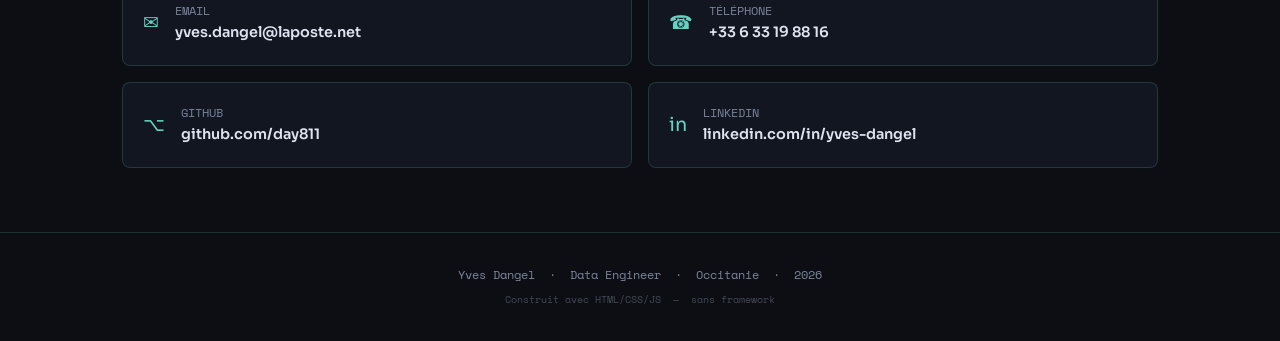
==== commit bbd15849: "change mood" ====
--- a/index.html
+++ b/index.html
@@ -25,6 +25,13 @@
   .tl-body  { font-size: 0.9rem; color: var(--muted); max-height: 0; overflow: hidden; transition: max-height 0.4s ease, opacity 0.3s ease; opacity: 0; }
   .tl-item.open .tl-body { max-height: 300px; opacity: 1; }
   .tl-tags  { display: flex; flex-wrap: wrap; gap: 0.35rem; margin-top: 0.5rem; }
+  .stack-card.muted { border-color: rgba(122,132,156,0.25); }
+  .stack-card.muted .stack-title { color: var(--muted); }
+  .stack-legend { margin-top: 2rem; display: flex; gap: 2rem; font-family: var(--mono); font-size: 0.7rem; color: var(--muted); }
+  .stack-legend span::before { content: ''; display: inline-block; width: 8px; height: 8px; border-radius: 50%; margin-right: 0.4rem; vertical-align: middle; }
+  .stack-legend .l-deep::before  { background: var(--accent); }
+  .stack-legend .l-solid::before { background: var(--accent3); }
+  .stack-legend .l-base::before  { background: var(--muted); }  
 </style>
 
 </head>
@@ -78,55 +85,49 @@
 
 
 <!-- ADN / STACK -->
+<!-- CE QUE J'APPORTE -->
 <section id="adn">
   <div class="section-header reveal">
-    <span class="section-tag">// 01 — stack ADN</span>
+    <span class="section-tag">// 01 — ce que j'apporte</span>
     <div class="section-line"></div>
-    <span class="section-num">skills</span>
-  </div>
-  <h2 class="reveal" style="margin-bottom:2rem;">Ce que je construis</h2>
+    <span class="section-num">compétences</span>
+  </div>
+  <h2 class="reveal" style="margin-bottom:0.5rem;">Ce que j'apporte</h2>
+  <p class="reveal" style="color:var(--muted);font-size:0.85rem;margin-bottom:2rem;max-width:650px;">
+    35 ans de terrain forgent une culture informatique transversale. La formation Data Engineer est venue s'y greffer — pas la remplacer.
+  </p>
 
   <div class="stack-grid">
 
+    <!-- ── SOCLE PROFOND ── -->
+
     <div class="stack-card reveal">
-      <div class="stack-icon">🔩</div>
-      <div class="stack-title">Data Engineering</div>
-      <div class="skill-tags">
-        <span class="tag">Python</span><span class="tag">Pandas</span><span class="tag">PySpark</span>
-        <span class="tag">SQL</span><span class="tag">Kestra</span><span class="tag">Airbyte</span>
-        <span class="tag">Docker</span><span class="tag">Git</span>
+      <div class="stack-icon">🔍</div>
+      <div class="stack-title">Analyse & Architecture</div>
+      <div class="skill-tags">
+        <span class="tag">Analyse des besoins</span><span class="tag">Cahier des charges</span>
+        <span class="tag">Modélisation données</span><span class="tag">Architecture systèmes</span>
+        <span class="tag">Résolution de problèmes</span><span class="tag">Workarounds</span>
       </div>
     </div>
 
     <div class="stack-card reveal">
-      <div class="stack-icon">🧠</div>
-      <div class="stack-title">LLM &amp; RAG</div>
-      <div class="skill-tags">
-        <span class="tag">LangChain</span><span class="tag">FAISS</span><span class="tag">Azure AI Search</span>
-        <span class="tag">Gemini</span><span class="tag">GPT-4o</span><span class="tag">Mistral</span>
-        <span class="tag">Chainlit</span><span class="tag">FastAPI</span>
+      <div class="stack-icon">💻</div>
+      <div class="stack-title">Programmation & Web</div>
+      <div class="skill-tags">
+        <span class="tag">Python</span><span class="tag">PHP</span><span class="tag">VBA</span>
+        <span class="tag">JavaScript</span><span class="tag">SQL</span>
+        <span class="tag">RPG</span><span class="tag">C++</span><span class="tag">Pascal</span>
       </div>
     </div>
 
     <div class="stack-card reveal">
-      <div class="stack-icon">☁️</div>
-      <div class="stack-title">Azure</div>
-      <div class="skill-tags">
-        <span class="tag">Container Apps</span><span class="tag">AI Search</span>
-        <span class="tag">Azure OpenAI</span><span class="tag">Cosmos DB</span>
-        <span class="tag">Blob Storage</span><span class="tag">PostgreSQL</span>
-        <span class="tag">ACR</span>
-      </div>
-    </div>
- 
-    <div class="stack-card reveal">
-      <div class="stack-icon">🟠</div>
-      <div class="stack-title">AWS</div>
-      <div class="skill-tags">
-        <span class="tag">ECS Fargate</span><span class="tag">S3</span>
-        <span class="tag">Step Functions</span><span class="tag">EventBridge</span>
-        <span class="tag">Lambda</span><span class="tag">CloudWatch</span>
-        <span class="tag">ECR</span><span class="tag">VPC</span>
+      <div class="stack-icon">🏗️</div>
+      <div class="stack-title">Systèmes & Réseau</div>
+      <div class="skill-tags">
+        <span class="tag">Windows Server</span><span class="tag">Linux</span>
+        <span class="tag">AS400</span><span class="tag">MPLS</span><span class="tag">IPBX</span>
+        <span class="tag">SAP</span><span class="tag">Maintenance</span><span class="tag">Support</span>
       </div>
     </div>
 
@@ -134,33 +135,54 @@
       <div class="stack-icon">🗄️</div>
       <div class="stack-title">Bases de données</div>
       <div class="skill-tags">
-        <span class="tag">MongoDB</span><span class="tag">DB2</span><span class="tag">MySQL</span>
-        <span class="tag">PostgreSQL</span><span class="tag">NoSQL</span><span class="tag">Vectoriel</span>
-        <span class="tag">MsAccess</span><span class="tag">DB2</span>
-      </div>
-    </div>
-
-    <div class="stack-card reveal">
-      <div class="stack-icon">📊</div>
-      <div class="stack-title">Analytics &amp; ML</div>
-      <div class="skill-tags">
-        <span class="tag">Scikit-learn</span><span class="tag">Plotly</span>
-        <span class="tag">Matplotlib</span><span class="tag">Dash</span>
-        <span class="tag">Folium</span><span class="tag">NumPy</span>
-      </div>
-    </div>
-
-    <div class="stack-card reveal">
-      <div class="stack-icon">🏗️</div>
-      <div class="stack-title">Systèmes &amp; Réseau</div>
-      <div class="skill-tags">
-        <span class="tag">Windows Server</span><span class="tag">Linux</span>
-        <span class="tag">MPLS</span><span class="tag">IPBX</span>
-        <span class="tag">SAP</span><span class="tag">VBA</span><span class="tag">PHP</span>
-      </div>
-    </div>
-
-  </div>
+        <span class="tag">MySQL</span><span class="tag">PostgreSQL</span><span class="tag">MongoDB</span>
+        <span class="tag">DB2</span><span class="tag">MsAccess</span>
+        <span class="tag">NoSQL</span><span class="tag">Modélisation</span>
+      </div>
+    </div>
+
+    <!-- ── ACQUIS EN FORMATION ── -->
+
+    <div class="stack-card reveal" style="border-color:rgba(245,200,66,0.3);">
+      <div class="stack-icon">🔩</div>
+      <div class="stack-title" style="color:var(--accent3);">Data Engineering</div>
+      <div class="skill-tags">
+        <span class="tag">Pandas</span><span class="tag">PySpark</span><span class="tag">Kestra</span>
+        <span class="tag">Docker</span><span class="tag">Delta Lake</span>
+        <span class="tag">Great Expectations</span><span class="tag">Debezium</span>
+      </div>
+    </div>
+
+    <!-- ── NOTIONS / OUTILS UTILISÉS ── -->
+
+    <div class="stack-card reveal" style="border-color:rgba(122,132,156,0.25);">
+      <div class="stack-icon">☁️</div>
+      <div class="stack-title" style="color:var(--muted);">Cloud — Azure & AWS</div>
+      <div class="skill-tags">
+        <span class="tag">Container Apps</span><span class="tag">AI Search</span>
+        <span class="tag">ECS Fargate</span><span class="tag">S3</span>
+        <span class="tag">Step Functions</span><span class="tag">Blob Storage</span>
+      </div>
+    </div>
+
+    <div class="stack-card reveal" style="border-color:rgba(122,132,156,0.25);">
+      <div class="stack-icon">🧠</div>
+      <div class="stack-title" style="color:var(--muted);">LLM & RAG</div>
+      <div class="skill-tags">
+        <span class="tag">LangChain</span><span class="tag">FAISS</span>
+        <span class="tag">Gemini</span><span class="tag">GPT-4o</span>
+        <span class="tag">Chainlit</span><span class="tag">FastAPI</span>
+      </div>
+    </div>
+
+  </div>
+
+  <div class="stack-legend reveal">
+    <span class="l-deep">Socle profond — 35 ans</span>
+    <span class="l-solid">Acquis en formation</span>
+    <span class="l-base">Bases — outils utilisés en projet</span>
+  </div>
+
 </section>
 
 
--- a/style.css
+++ b/style.css
@@ -153,7 +153,7 @@
 /* ── 5. Hero ───────────────────────────────────────────── */
 
 #hero {
-  min-height: 100vh;
+  min-height: 80vh;
   display: flex;
   flex-direction: column;
   justify-content: center;
